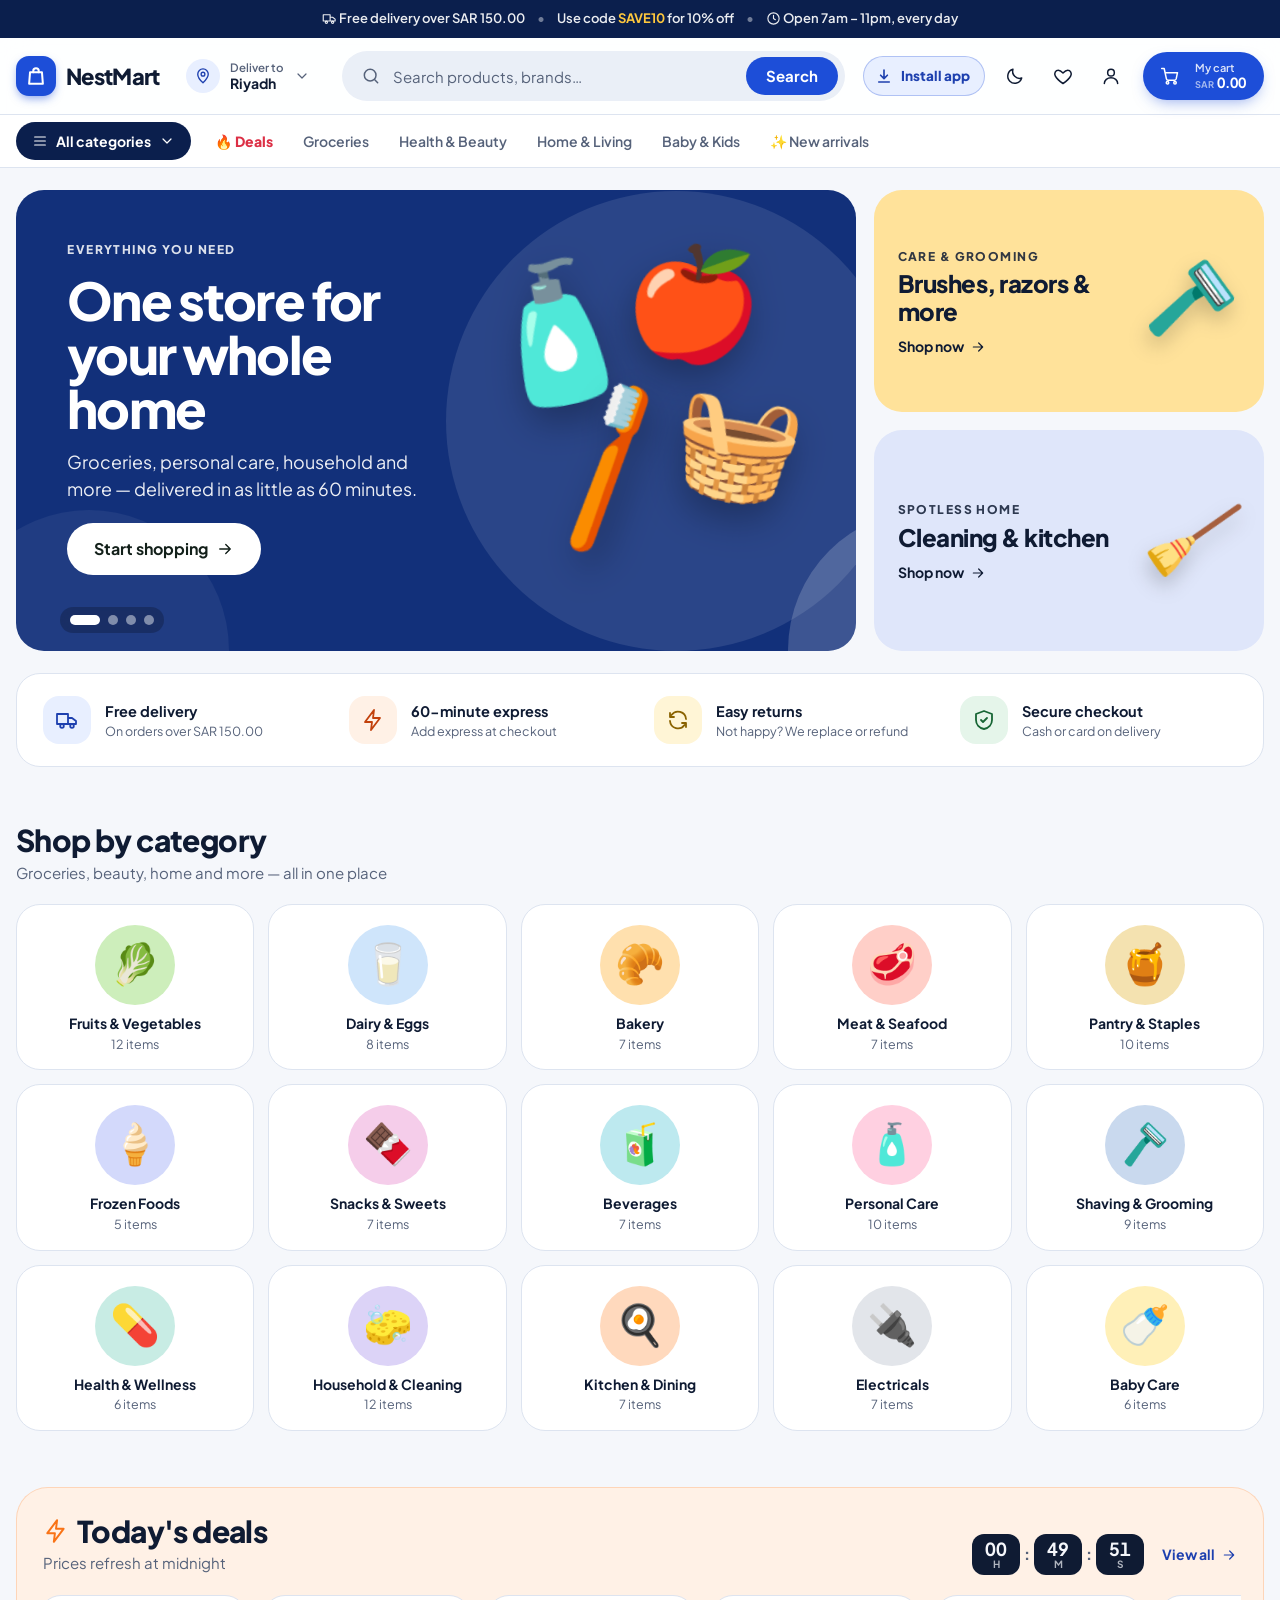
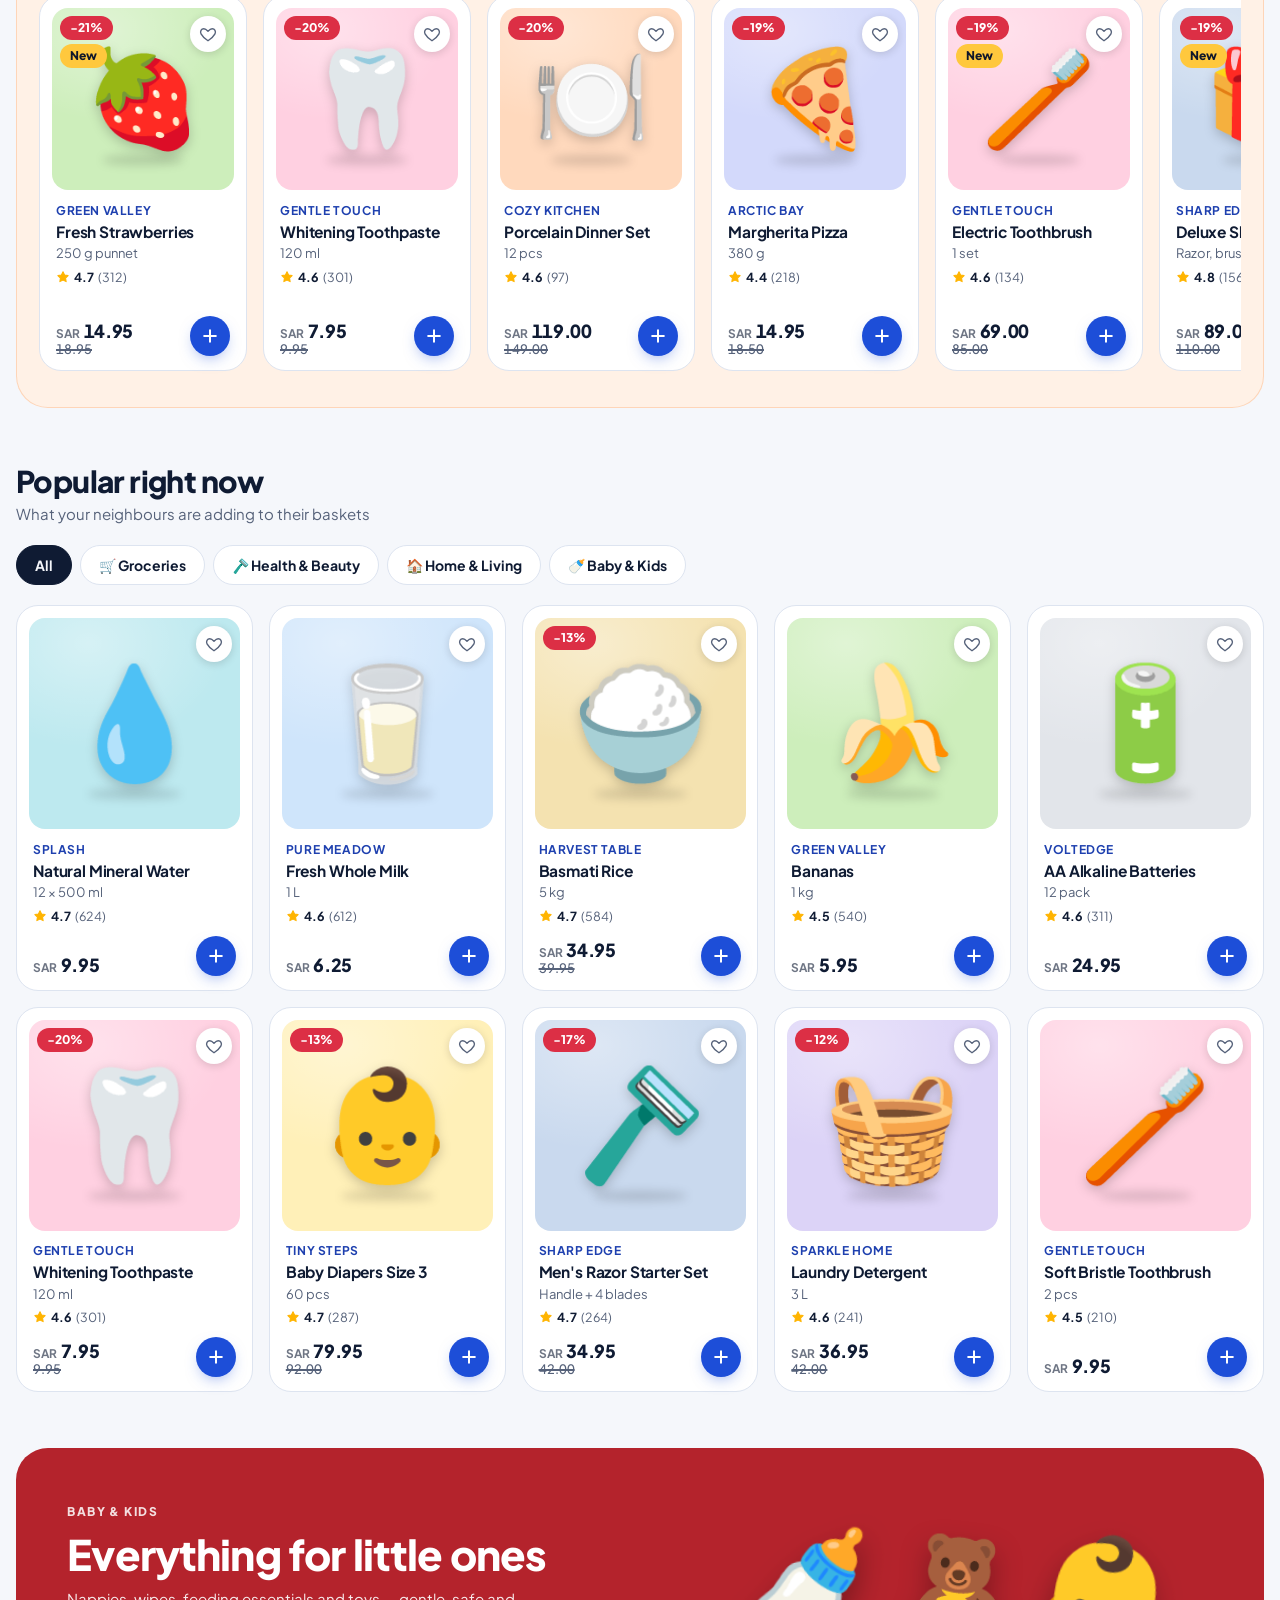
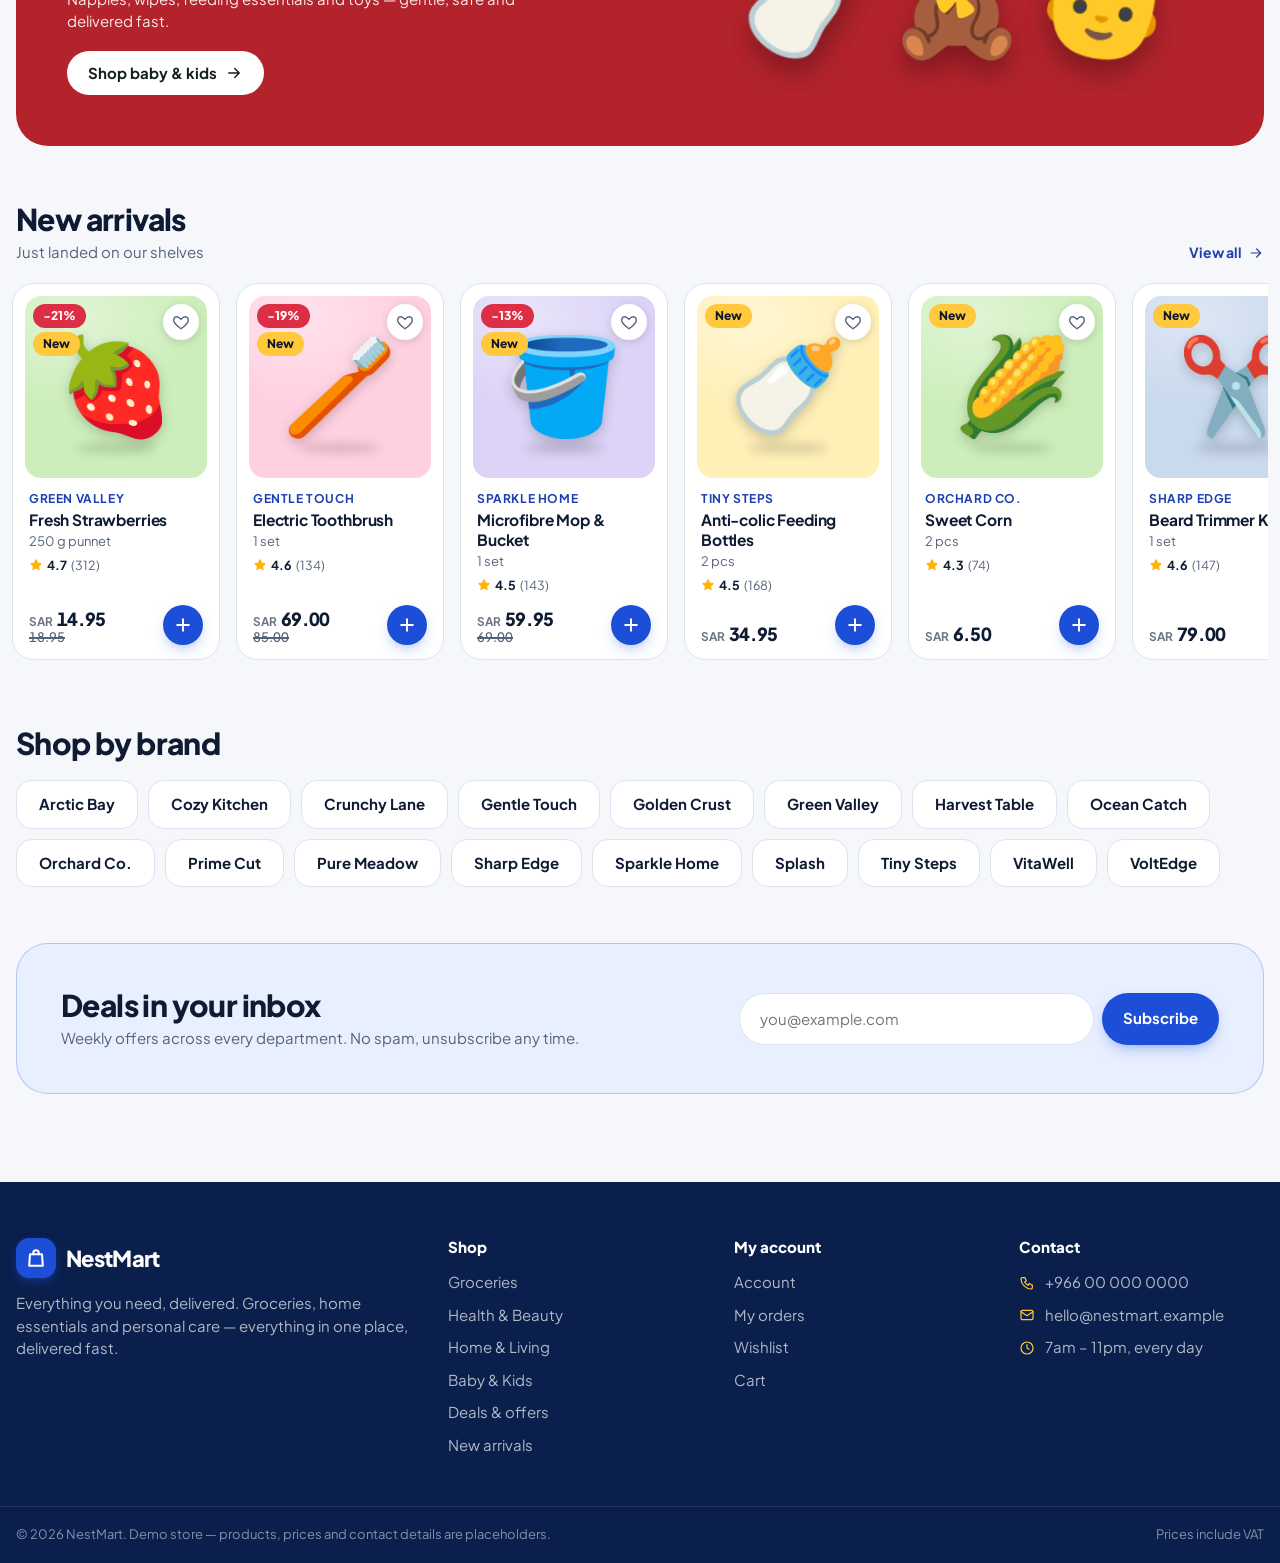
==== index.html @ 63a3bf2f "first commit: NestMart supermarket web app Static, no-build supermarket storefront and installable P" ====
<!doctype html>
<html lang="en" data-theme="light">
<head>
  <meta charset="utf-8">
  <meta name="viewport" content="width=device-width, initial-scale=1, viewport-fit=cover">
  <title>NestMart — Everything you need, delivered</title>
  <meta name="description" content="Shop groceries, personal care, shaving and grooming, household, kitchen, electricals and baby essentials online. Fast delivery, easy checkout.">
  <meta name="theme-color" content="#1d4ed8">

  <!-- installable web app (PWA) -->
  <link rel="manifest" href="manifest.json">
  <link rel="icon" type="image/svg+xml" href="icons/icon.svg">
  <link rel="icon" type="image/png" sizes="32x32" href="icons/favicon-32.png">
  <link rel="apple-touch-icon" href="icons/apple-touch-icon.png">
  <meta name="application-name" content="NestMart">
  <meta name="mobile-web-app-capable" content="yes">
  <meta name="apple-mobile-web-app-capable" content="yes">
  <meta name="apple-mobile-web-app-title" content="NestMart">
  <meta name="apple-mobile-web-app-status-bar-style" content="default">
  <meta name="format-detection" content="telephone=no">

  <script>
    /* Apply the saved light/dark theme and colour palette before first paint to avoid a flash. */
    (function () {
      try {
        var s = JSON.parse(localStorage.getItem('freshnest.v1') || '{}'), t = s.theme || 'auto';
        var d = t === 'dark' || (t === 'auto' && matchMedia('(prefers-color-scheme: dark)').matches);
        document.documentElement.dataset.theme = d ? 'dark' : 'light';
        if (s.palette && s.palette !== 'ocean') document.documentElement.dataset.palette = s.palette;
      } catch (e) { /* default light + ocean */ }
    })();
    /* Catch the browser's install offer early; js/pwa.js uses it for the "Install app" button. */
    window.addEventListener('beforeinstallprompt', function (e) {
      e.preventDefault();
      window.__bip = e;
      window.dispatchEvent(new Event('fn-installable'));
    });
  </script>
  <link rel="preconnect" href="https://fonts.googleapis.com">
  <link rel="preconnect" href="https://fonts.gstatic.com" crossorigin>
  <link href="https://fonts.googleapis.com/css2?family=Plus+Jakarta+Sans:wght@400;500;600;700;800&display=swap" rel="stylesheet">
  <link rel="stylesheet" href="css/styles.css">
</head>
<body>
  <a class="skip" href="#app">Skip to content</a>
  <div class="announce" id="announce"></div>
  <header class="site-header" id="header"></header>
  <main id="app" tabindex="-1">
    <noscript><div class="container"><p style="padding:60px 0">FreshNest needs JavaScript to run. Please enable it and reload.</p></div></noscript>
  </main>
  <footer class="site-footer" id="footer"></footer>
  <nav class="bottom-nav" id="bottom-nav" aria-label="Quick navigation"></nav>
  <div class="drawer" id="cart-drawer" aria-hidden="true"></div>
  <div class="toasts" id="toasts" role="status" aria-live="polite"></div>
  <button type="button" class="to-top" id="to-top" data-action="to-top" aria-label="Back to top">
    <svg class="ico" viewBox="0 0 24 24" fill="none" stroke="currentColor" stroke-width="2" stroke-linecap="round" stroke-linejoin="round" aria-hidden="true"><path d="m6 15 6-6 6 6"/></svg>
  </button>

  <script src="js/config.js"></script>
  <script src="js/data.js"></script>
  <script src="js/store.js"></script>
  <script src="js/ui.js"></script>
  <script src="js/views-shop.js"></script>
  <script src="js/views-cart.js"></script>
  <script src="js/app.js"></script>
  <script src="js/pwa.js"></script>
</body>
</html>
---- css/styles.css ----
/* ==========================================================================
   NestMart — design tokens
   ========================================================================== */
:root {
  /* Ocean — trustworthy blue, sunshine-yellow highlights, orange/red for offers (default). Other palettes are defined below and switchable via <html data-palette="…">. */
  --bg: #f5f7fb;
  --surface: #ffffff;
  --surface-2: #eaeff7;
  --text: #0f1b33;
  --muted: #56627a;
  --line: #dde4f0;
  --deep: #0b1f4d;
  --hero1: #12307a;
  --hero4: #1d4ed8;
  --brand: #1d4ed8;
  --brand-600: #1e40af;
  --brand-50: #e8efff;
  --on-brand: #ffffff;
  --accent: #f97316;
  --accent-50: #fff1e6;
  --sun: #ffc83d;
  --sun-50: #fff5d6;
  --badge-bg: #c2410c;
  --badge-fg: #ffffff;
  --sale: #dc2f45;
  --good: #166534;
  --good-50: #e5f5ea;
  --wide: #b4232c;
  --ink: #10182b;
  --star: #ffb400;
  --danger: #c62828;
  --tint-mix: 100%;
  --radius: 20px;
  --shadow-1: 0 1px 2px rgb(15 27 51 / .05), 0 8px 22px rgb(15 27 51 / .06);
  --shadow-2: 0 16px 44px rgb(15 27 51 / .16);
  --shadow-brand: 0 6px 16px -6px color-mix(in srgb, var(--brand) 55%, transparent);
  --font: 'Plus Jakarta Sans', system-ui, -apple-system, 'Segoe UI', Roboto, 'Helvetica Neue', Arial, sans-serif;
  --hdr: 76px;
  --wrap: 1320px;
}
:root[data-theme='dark'] {
  --bg: #0a0f1d;
  --surface: #121a2e;
  --surface-2: #1a2540;
  --text: #eaf0ff;
  --muted: #9fb0d0;
  --line: #26334f;
  --deep: #070d1c;
  --hero1: #1a3a8f;
  --hero4: #2a56d6;
  --brand: #7ba5ff;
  --brand-600: #a5c0ff;
  --brand-50: #16244a;
  --on-brand: #06142f;
  --accent: #ff9440;
  --accent-50: #2e1d10;
  --sun: #ffd24d;
  --sun-50: #2d2511;
  --badge-bg: #ff9440;
  --badge-fg: #1a0c02;
  --sale: #ff6b7d;
  --good: #4ade80;
  --good-50: #10301d;
  --wide: #8f1d26;
  --star: #ffc233;
  --danger: #ff7a7a;
  --tint-mix: 22%;
  --shadow-1: 0 1px 2px rgb(0 0 0 / .3), 0 8px 22px rgb(0 0 0 / .25);
  --shadow-2: 0 16px 44px rgb(0 0 0 / .55);
  color-scheme: dark;
}
/* ---- alternative colour palettes (light + dark each) ---- */
/* Crimson — bold red with gold highlights */
:root[data-palette='crimson']:not([data-theme='dark']) {
  --bg: #fbf7f4;
  --surface: #ffffff;
  --surface-2: #f4ece6;
  --text: #241418;
  --muted: #6b5a5e;
  --line: #eadfd9;
  --deep: #4a0a17;
  --hero1: #8f0f26;
  --hero4: #c8102e;
  --brand: #c8102e;
  --brand-600: #a50d26;
  --brand-50: #fde8eb;
  --on-brand: #ffffff;
  --accent: #ff9500;
  --accent-50: #fff1dc;
  --sun: #ffd23f;
  --sun-50: #fff6d0;
  --badge-bg: #1f2937;
  --badge-fg: #ffffff;
  --sale: #bf360c;
  --good: #166534;
  --good-50: #e5f5ea;
  --wide: #14213d;
}
:root[data-palette='crimson'][data-theme='dark'] {
  --bg: #150b0e;
  --surface: #1f1317;
  --surface-2: #2a1a1f;
  --text: #fbeef0;
  --muted: #c9a9af;
  --line: #3a252b;
  --deep: #0e0709;
  --hero1: #8f0f26;
  --hero4: #c8102e;
  --brand: #ff6b7d;
  --brand-600: #ff9aa6;
  --brand-50: #3a161d;
  --on-brand: #2a0309;
  --accent: #ffa733;
  --accent-50: #33220a;
  --sun: #ffd24d;
  --sun-50: #332a0f;
  --badge-bg: #ffc233;
  --badge-fg: #2a1b00;
  --sale: #ff9a5c;
  --good: #4ade80;
  --good-50: #10301d;
  --wide: #1d2f5c;
}
/* Sunset — warm orange with a navy counterpoint */
:root[data-palette='sunset']:not([data-theme='dark']) {
  --bg: #fff9f3;
  --surface: #ffffff;
  --surface-2: #f8eee3;
  --text: #2a1608;
  --muted: #6e5a49;
  --line: #f0e0cf;
  --deep: #4a1a07;
  --hero1: #9a3412;
  --hero4: #c2410c;
  --brand: #c2410c;
  --brand-600: #9a3412;
  --brand-50: #ffede0;
  --on-brand: #ffffff;
  --accent: #ff7a45;
  --accent-50: #ffeee6;
  --sun: #ffd23f;
  --sun-50: #fff6d0;
  --badge-bg: #1e3a5f;
  --badge-fg: #ffffff;
  --sale: #be123c;
  --good: #166534;
  --good-50: #e5f5ea;
  --wide: #1e3a5f;
}
:root[data-palette='sunset'][data-theme='dark'] {
  --bg: #140c06;
  --surface: #1e140c;
  --surface-2: #2a1c10;
  --text: #fff1e6;
  --muted: #d1b49c;
  --line: #3b2a1a;
  --deep: #0d0703;
  --hero1: #8a2f0f;
  --hero4: #c2410c;
  --brand: #ff9a5c;
  --brand-600: #ffbb8a;
  --brand-50: #3a1f0f;
  --on-brand: #2a1200;
  --accent: #ff9a6a;
  --accent-50: #33190f;
  --sun: #ffd24d;
  --sun-50: #332a0f;
  --badge-bg: #ffc233;
  --badge-fg: #2a1b00;
  --sale: #ff7a8f;
  --good: #4ade80;
  --good-50: #10301d;
  --wide: #25507f;
}
/* Plum — modern purple with coral */
:root[data-palette='plum']:not([data-theme='dark']) {
  --bg: #f8f6fc;
  --surface: #ffffff;
  --surface-2: #eeeaf7;
  --text: #1d1233;
  --muted: #5f5878;
  --line: #e3ddf0;
  --deep: #26104f;
  --hero1: #4c1d95;
  --hero4: #6d28d9;
  --brand: #6d28d9;
  --brand-600: #5b21b6;
  --brand-50: #f1eaff;
  --on-brand: #ffffff;
  --accent: #ff7a59;
  --accent-50: #ffeee9;
  --sun: #ffd23f;
  --sun-50: #fff6d0;
  --badge-bg: #be185d;
  --badge-fg: #ffffff;
  --sale: #d6336c;
  --good: #166534;
  --good-50: #e5f5ea;
  --wide: #115e59;
}
:root[data-palette='plum'][data-theme='dark'] {
  --bg: #0f0a1a;
  --surface: #181127;
  --surface-2: #221836;
  --text: #f1ecff;
  --muted: #b3a6d4;
  --line: #31254a;
  --deep: #0a0612;
  --hero1: #4c1d95;
  --hero4: #7c3aed;
  --brand: #b794ff;
  --brand-600: #d0bcff;
  --brand-50: #241846;
  --on-brand: #1a0a3d;
  --accent: #ff8d70;
  --accent-50: #331a14;
  --sun: #ffd24d;
  --sun-50: #332a0f;
  --badge-bg: #ff8d70;
  --badge-fg: #2a0d05;
  --sale: #ff7ab0;
  --good: #4ade80;
  --good-50: #10301d;
  --wide: #115e59;
}
/* Teal — calm and modern with orange */
:root[data-palette='teal']:not([data-theme='dark']) {
  --bg: #f3f8f8;
  --surface: #ffffff;
  --surface-2: #e6f0f0;
  --text: #0d2321;
  --muted: #52696a;
  --line: #d8e6e6;
  --deep: #06302d;
  --hero1: #0b4f4a;
  --hero4: #0f766e;
  --brand: #0f766e;
  --brand-600: #115e59;
  --brand-50: #dff4f1;
  --on-brand: #ffffff;
  --accent: #f97316;
  --accent-50: #fff1e6;
  --sun: #ffc83d;
  --sun-50: #fff5d6;
  --badge-bg: #c2410c;
  --badge-fg: #ffffff;
  --sale: #dc2f45;
  --good: #166534;
  --good-50: #e5f5ea;
  --wide: #9a3412;
}
:root[data-palette='teal'][data-theme='dark'] {
  --bg: #081312;
  --surface: #0f1e1d;
  --surface-2: #162a29;
  --text: #e7f5f3;
  --muted: #9cbab7;
  --line: #223a38;
  --deep: #040d0c;
  --hero1: #0f5a54;
  --hero4: #0f766e;
  --brand: #5eead4;
  --brand-600: #99f6e4;
  --brand-50: #0f2f2c;
  --on-brand: #04201d;
  --accent: #ff9440;
  --accent-50: #2e1d10;
  --sun: #ffd24d;
  --sun-50: #2d2511;
  --badge-bg: #ff9440;
  --badge-fg: #1a0c02;
  --sale: #ff6b7d;
  --good: #4ade80;
  --good-50: #10301d;
  --wide: #8a3b12;
}

/* ==========================================================================
   Base
   ========================================================================== */
*, *::before, *::after { box-sizing: border-box; }
* { margin: 0; }
html { scroll-behavior: smooth; -webkit-text-size-adjust: 100%; scroll-padding-top: 170px; overflow-x: hidden; }
/* a web app should never pan sideways: clip (not scroll) anything that overhangs, and kill the pull-to-refresh / rubber-band bounce */
@supports (overflow: clip) { html, body { overflow-x: clip; } }
html, body { overscroll-behavior-y: none; }
body { -webkit-tap-highlight-color: transparent; }
button, a, label, summary, [role='tab'], select { touch-action: manipulation; }
@media (hover: none) and (pointer: coarse) {
  .site-header, .bottom-nav, .announce, .btn, .chip, .nav-link, .icon-btn, .tabs button, .cat-tile, .add-btn, .stepper { -webkit-user-select: none; user-select: none; -webkit-touch-callout: none; }
}
/* installed app (standalone window): respect device notches */
@media (display-mode: standalone) {
  .announce { padding-top: env(safe-area-inset-top); }
}
body {
  font-family: var(--font);
  background: var(--bg);
  color: var(--text);
  font-size: 15px;
  line-height: 1.5;
  -webkit-font-smoothing: antialiased;
  text-rendering: optimizeLegibility;
  min-height: 100vh;
  display: flex;
  flex-direction: column;
}
body.lock { overflow: hidden; }
main { flex: 1; padding-bottom: 8px; }
/* <main> is only focused by script after navigation (for screen readers); never draw a ring around the whole page */
main:focus, main:focus-visible { outline: none; }
img, svg { display: block; max-width: 100%; }
button { font: inherit; color: inherit; background: none; border: 0; cursor: pointer; padding: 0; }
button:disabled { cursor: not-allowed; }
a { color: inherit; text-decoration: none; }
input, select, textarea { font: inherit; color: inherit; }
ul, ol { padding: 0; list-style: none; }
h1, h2, h3, h4 { line-height: 1.15; letter-spacing: -.02em; font-weight: 800; }
s { text-decoration-thickness: 1.5px; }
[hidden] { display: none !important; }
:focus-visible { outline: 3px solid color-mix(in srgb, var(--brand) 60%, transparent); outline-offset: 2px; border-radius: 8px; }
::selection { background: var(--brand); color: var(--on-brand); }
.container { width: min(var(--wrap), calc(100% - 32px)); margin-inline: auto; }
.container.narrow { width: min(900px, calc(100% - 32px)); }
.num { font-variant-numeric: tabular-nums; }
.sr { position: absolute; width: 1px; height: 1px; overflow: hidden; clip: rect(0 0 0 0); white-space: nowrap; }
.skip { position: fixed; left: 12px; top: -60px; z-index: 300; background: var(--brand); color: var(--on-brand); padding: 10px 16px; border-radius: 10px; font-weight: 700; transition: top .2s; }
.skip:focus { top: 12px; }
.ico { width: 20px; height: 20px; flex: none; }
.ico.filled { fill: currentColor; }
.muted { color: var(--muted); }
.accent { color: var(--accent); }
.view { animation: view-in .3s ease backwards; }
@keyframes view-in { from { opacity: 0; } }

/* ==========================================================================
   Buttons & controls
   ========================================================================== */
.btn {
  display: inline-flex; align-items: center; justify-content: center; gap: 8px;
  height: 44px; padding: 0 20px; border-radius: 999px; font-weight: 700; font-size: 15px; white-space: nowrap;
  border: 1.5px solid transparent; transition: background .18s, border-color .18s, transform .12s, box-shadow .18s, color .18s;
}
.btn:active:not(:disabled) { transform: scale(.97); }
.btn .ico { width: 18px; height: 18px; }
.btn-primary { background: var(--brand); color: var(--on-brand); box-shadow: var(--shadow-brand); }
.btn-primary:hover:not(:disabled) { background: var(--brand-600); transform: translateY(-1px); }
:root[data-theme='dark'] .btn-primary:hover:not(:disabled) { background: #62e0a0; color: var(--on-brand); }
.btn-outline { border-color: var(--line); background: var(--surface); }
.btn-outline:hover:not(:disabled) { border-color: var(--brand); color: var(--brand-600); }
.btn-ghost:hover { background: var(--surface-2); }
.btn-light { background: #fff; color: #13201a; }
.btn-light:hover { background: #f1f5ee; box-shadow: 0 8px 22px rgb(0 0 0 / .2); }
.btn-lg { height: 52px; padding: 0 26px; font-size: 16px; }
.btn-sm { height: 36px; padding: 0 14px; font-size: 14px; }
.btn-block { width: 100%; }
.btn:disabled { opacity: .5; }
.grow { flex: 1; }
.link { color: var(--brand-600); font-weight: 700; font-size: 14px; }
.link:hover { text-decoration: underline; }
.link.danger { color: var(--danger); }
.link-more { display: inline-flex; align-items: center; gap: 6px; font-weight: 700; color: var(--brand-600); font-size: 14px; white-space: nowrap; }
.link-more .ico { width: 16px; height: 16px; transition: transform .2s; }
.link-more:hover .ico { transform: translateX(3px); }

.icon-btn {
  position: relative; width: 44px; height: 44px; border-radius: 50%; display: grid; place-items: center; flex: none;
  transition: background .15s, color .15s;
}
.icon-btn:hover { background: var(--surface-2); }
.icon-btn.sm { width: 36px; height: 36px; }
.icon-btn.sm .ico { width: 18px; height: 18px; }
.count {
  position: absolute; top: 1px; right: 0; min-width: 18px; height: 18px; padding: 0 5px; border-radius: 999px;
  background: var(--badge-bg); color: var(--badge-fg); font-size: 11px; font-weight: 800; display: grid; place-items: center; line-height: 1;
}
.chip {
  display: inline-flex; align-items: center; gap: 6px; height: 34px; padding: 0 14px; border-radius: 999px;
  background: var(--surface); border: 1.5px solid var(--line); font-size: 13.5px; font-weight: 600; transition: all .15s;
}
.chip:hover { border-color: var(--brand); }
.chip.on { background: var(--brand-50); border-color: var(--brand); color: var(--brand-600); }
.chip .ico { width: 14px; height: 14px; }
.badge { display: inline-flex; align-items: center; height: 24px; padding: 0 10px; border-radius: 999px; font-size: 12px; font-weight: 800; letter-spacing: .01em; }
.badge-sale { background: var(--sale); color: #fff; }
:root[data-theme='dark'] .badge-sale { color: #230304; }
.badge-new { background: var(--sun); color: var(--ink); }
.badge-out { background: #36413a; color: #fff; }
.pill { display: inline-flex; align-items: center; gap: 6px; padding: 5px 12px; border-radius: 999px; background: var(--brand-50); color: var(--brand-600); font-weight: 700; font-size: 13px; }
.eyebrow { display: inline-block; font-size: 12px; font-weight: 800; letter-spacing: .12em; text-transform: uppercase; opacity: .85; }

/* forms */
.field { display: grid; gap: 6px; }
.field label { font-weight: 700; font-size: 14px; }
.field label i { color: var(--danger); font-style: normal; }
.field input, .field select, .field textarea {
  width: 100%; min-height: 48px; padding: 11px 14px; border-radius: 14px; border: 1.5px solid var(--line); background: var(--surface);
  transition: border-color .15s, box-shadow .15s;
}
.field textarea { resize: vertical; min-height: 88px; }
.field input:hover, .field select:hover, .field textarea:hover { border-color: color-mix(in srgb, var(--brand) 40%, var(--line)); }
.field input:focus, .field select:focus, .field textarea:focus { outline: none; border-color: var(--brand); box-shadow: 0 0 0 4px var(--brand-50); }
.field input[aria-invalid='true'] { border-color: var(--danger); box-shadow: 0 0 0 4px color-mix(in srgb, var(--danger) 14%, transparent); }
.err { color: var(--danger); font-size: 13px; font-weight: 600; min-height: 0; }
.err:empty { display: none; }
.form-err { color: var(--danger); font-weight: 700; font-size: 14px; margin: 8px 0; }
.hint { color: var(--muted); font-size: 13px; margin-top: 8px; }
.hint .link { font-size: 13px; }
.fine { color: var(--muted); font-size: 12.5px; margin-top: 12px; text-align: center; }

/* ==========================================================================
   Product art (emoji on tinted tile; swap in real photos via product.img)
   ========================================================================== */
.art {
  position: relative; aspect-ratio: 1; display: grid; place-items: center; overflow: hidden; container-type: inline-size; border-radius: 16px;
  background: radial-gradient(120% 90% at 28% 12%, rgb(255 255 255 / .38), transparent 55%), color-mix(in srgb, var(--tint) var(--tint-mix), var(--surface));
}
:root[data-theme='dark'] .art { background: radial-gradient(120% 90% at 28% 12%, rgb(255 255 255 / .06), transparent 55%), color-mix(in srgb, var(--tint) var(--tint-mix), var(--surface)); }
.art img { width: 100%; height: 100%; object-fit: cover; }
.art::after { content: ''; position: absolute; left: 28%; right: 28%; bottom: 14%; height: 5%; border-radius: 50%; background: rgb(0 0 0 / .14); filter: blur(5px); }
.art .emoji {
  font-size: 52cqw; line-height: 1; z-index: 1; user-select: none;
  font-family: 'Apple Color Emoji', 'Segoe UI Emoji', 'Noto Color Emoji', sans-serif;
  filter: drop-shadow(0 4px 6px rgb(0 0 0 / .2)); transition: transform .4s cubic-bezier(.2, .8, .2, 1);
}
.art[data-v='1'] .emoji { position: absolute; font-size: 34cqw; }
.art[data-v='1'] .e1 { left: 12%; top: 16%; transform: rotate(-12deg); }
.art[data-v='1'] .e2 { right: 10%; top: 26%; font-size: 30cqw; transform: rotate(14deg); }
.art[data-v='1'] .e3 { left: 33%; bottom: 14%; font-size: 38cqw; }
.art[data-v='2'] .emoji { font-size: 84cqw; transform: translate(10%, 10%); }
.art-tag { position: absolute; left: 6%; top: 6%; z-index: 2; padding: .35em .9em; border-radius: 999px; background: var(--surface); font-size: 3.2cqw; font-weight: 800; box-shadow: var(--shadow-1); }

/* ==========================================================================
   Announcement + header
   ========================================================================== */
.announce { background: var(--deep); color: rgb(255 255 255 / .92); font-size: 13px; font-weight: 600; }
.announce .container { display: flex; align-items: center; justify-content: center; gap: 12px; min-height: 38px; flex-wrap: wrap; text-align: center; padding-block: 4px; }
.announce .ico { width: 15px; height: 15px; display: inline; vertical-align: -3px; }
.announce b { color: var(--sun); }
.announce .sep { opacity: .45; }

.site-header { position: sticky; top: 0; z-index: 60; background: color-mix(in srgb, var(--surface) 90%, transparent); backdrop-filter: saturate(1.5) blur(16px); -webkit-backdrop-filter: saturate(1.5) blur(16px); border-bottom: 1px solid var(--line); }
.hdr-main { display: flex; align-items: center; gap: 18px; height: var(--hdr); }
.logo { display: inline-flex; align-items: center; gap: 10px; font-weight: 800; font-size: 22px; letter-spacing: -.03em; flex: none; }
.logo-mark { width: 40px; height: 40px; border-radius: 13px; display: grid; place-items: center; background: var(--brand); color: var(--on-brand); box-shadow: 0 4px 10px -2px color-mix(in srgb, var(--brand) 55%, transparent); }
.logo-mark .ico { width: 22px; height: 22px; stroke-width: 2.2; }
.loc-btn { display: inline-flex; align-items: center; gap: 10px; height: 48px; padding: 0 14px 0 8px; border-radius: 16px; transition: background .15s; flex: none; text-align: left; }
.loc-btn:hover { background: var(--surface-2); }
.loc-ico { width: 34px; height: 34px; border-radius: 50%; background: var(--brand-50); color: var(--brand-600); display: grid; place-items: center; }
.loc-ico .ico { width: 18px; height: 18px; }
.loc-text { display: grid; line-height: 1.2; }
.loc-text small { color: var(--muted); font-size: 11.5px; font-weight: 600; }
.loc-text b { font-size: 14px; }
.loc-btn > .ico { width: 16px; height: 16px; color: var(--muted); }

.search { position: relative; flex: 1; min-width: 0; max-width: 680px; }
.search form { display: flex; align-items: center; gap: 10px; height: 50px; padding: 0 6px 0 18px; border-radius: 999px; background: var(--surface-2); border: 1.5px solid transparent; transition: border-color .15s, background .15s, box-shadow .15s; }
.search form:focus-within { background: var(--surface); border-color: var(--brand); box-shadow: 0 0 0 4px var(--brand-50); }
.search form > .ico { color: var(--muted); }
.search input { flex: 1; min-width: 0; height: 100%; border: 0; outline: 0; background: none; font-size: 15px; }
.search input::-webkit-search-cancel-button { -webkit-appearance: none; }
.search input::placeholder { color: var(--muted); }
.search .go { height: 38px; padding: 0 20px; border-radius: 999px; background: var(--brand); color: var(--on-brand); font-weight: 700; transition: background .15s; }
.search .go:hover { background: var(--brand-600); }
:root[data-theme='dark'] .search .go:hover { background: #4ad68a; }

.suggest { position: absolute; top: calc(100% + 10px); left: 0; right: 0; z-index: 70; background: var(--surface); border: 1px solid var(--line); border-radius: 22px; box-shadow: var(--shadow-2); padding: 8px; max-height: min(70vh, 560px); overflow-y: auto; animation: pop .16s ease backwards; }
@keyframes pop { from { opacity: 0; transform: translateY(-6px) scale(.99); } }
.sg-head { display: flex; align-items: center; justify-content: space-between; padding: 10px 12px 6px; font-size: 12px; font-weight: 800; text-transform: uppercase; letter-spacing: .08em; color: var(--muted); }
.sg-head button { text-transform: none; letter-spacing: 0; font-size: 13px; color: var(--brand-600); font-weight: 700; }
.sg-chips { display: flex; flex-wrap: wrap; gap: 8px; padding: 6px 12px 12px; }
.sg-item { display: flex; align-items: center; gap: 12px; padding: 8px 12px; border-radius: 14px; }
.sg-item:hover, .sg-item.active { background: var(--surface-2); }
.sg-ico { width: 44px; height: 44px; border-radius: 12px; display: grid; place-items: center; font-size: 24px; flex: none; background: color-mix(in srgb, var(--tint, #e9eee6) var(--tint-mix), var(--surface)); }
.sg-ico .ico { width: 18px; height: 18px; color: var(--muted); }
.sg-ico.cat { border-radius: 50%; }
.sg-main { flex: 1; min-width: 0; display: grid; font-weight: 600; }
.sg-main small { color: var(--muted); font-weight: 500; font-size: 12.5px; }
.sg-main > * { overflow: hidden; text-overflow: ellipsis; white-space: nowrap; }
.sg-price { font-weight: 800; font-size: 14px; }
.sg-item > .ico { width: 16px; height: 16px; color: var(--muted); }
.sg-empty { display: grid; gap: 4px; padding: 22px 16px; text-align: center; color: var(--muted); }
.sg-empty b { color: var(--text); }
mark { background: color-mix(in srgb, var(--brand) 22%, transparent); color: inherit; border-radius: 4px; padding: 0 1px; }

.hdr-actions { display: flex; align-items: center; gap: 4px; margin-left: auto; flex: none; }
.acct.signed::after { content: ''; position: absolute; top: 9px; right: 9px; width: 9px; height: 9px; border-radius: 50%; background: var(--brand); border: 2px solid var(--surface); }
.cart-btn { display: inline-flex; align-items: center; gap: 10px; height: 48px; padding: 0 18px 0 12px; margin-left: 6px; border-radius: 999px; background: var(--brand); color: var(--on-brand); box-shadow: var(--shadow-brand); transition: filter .15s, transform .15s; }
.cart-btn:hover { filter: brightness(1.08); transform: translateY(-1px); }
.cart-ico { position: relative; display: grid; place-items: center; width: 30px; height: 30px; }
.cart-ico .count { background: #fff; color: var(--brand-600); top: -6px; right: -8px; border: 2px solid var(--brand); }
:root[data-theme='dark'] .cart-ico .count { background: #04160b; color: var(--brand); border-color: var(--brand); }
.cart-total { display: grid; line-height: 1.15; text-align: left; }
.cart-total small { font-size: 11px; font-weight: 600; opacity: .85; }
.cart-total b { font-size: 14px; }
.bump { animation: bump .5s cubic-bezier(.3, 1.6, .5, 1); }
@keyframes bump { 35% { transform: scale(1.14); } }

.cat-nav { border-top: 1px solid var(--line); background: var(--surface); }
.cat-nav .container { display: flex; align-items: center; gap: 10px; height: 52px; }
.mega-wrap { position: relative; flex: none; }
.all-cats { display: inline-flex; align-items: center; gap: 8px; height: 38px; padding: 0 16px; border-radius: 999px; background: var(--deep); color: #fff; font-weight: 700; font-size: 14px; }
.all-cats .ico { width: 16px; height: 16px; }
.all-cats[aria-expanded='true'] > .ico:last-child { transform: rotate(180deg); }
.mega { position: absolute; top: calc(100% + 12px); left: 0; z-index: 70; width: min(1060px, 94vw); display: grid; grid-template-columns: repeat(4, minmax(0, 1fr)); gap: 6px 14px; padding: 16px; background: var(--surface); border: 1px solid var(--line); border-radius: 22px; box-shadow: var(--shadow-2); animation: pop .16s ease backwards; }
.mega-col { display: grid; align-content: start; gap: 2px; }
.mega-head { display: flex; align-items: center; gap: 8px; padding: 8px 10px; margin-bottom: 4px; border-bottom: 1.5px solid var(--line); font-weight: 800; font-size: 14.5px; letter-spacing: -.01em; }
.mega-head:hover { color: var(--brand-600); }
@media (max-width: 1100px) { .mega { grid-template-columns: repeat(2, minmax(0, 1fr)); } }
.mega-item { display: flex; align-items: center; gap: 12px; padding: 8px 10px; border-radius: 14px; }
.mega-item:hover { background: var(--surface-2); }
.mega-item b { display: block; font-size: 14.5px; }
.mega-item small { color: var(--muted); font-size: 12.5px; }
.mi { width: 44px; height: 44px; border-radius: 13px; display: grid; place-items: center; font-size: 24px; background: color-mix(in srgb, var(--tint) var(--tint-mix), var(--surface)); }
.nav-scroll { display: flex; align-items: center; gap: 2px; overflow-x: auto; scrollbar-width: none; min-width: 0; flex: 1; padding-right: 36px; -webkit-mask-image: linear-gradient(90deg, #000 calc(100% - 48px), transparent); mask-image: linear-gradient(90deg, #000 calc(100% - 48px), transparent); }
.nav-scroll::-webkit-scrollbar { display: none; }
.nav-link { flex: none; padding: 8px 14px; border-radius: 999px; font-weight: 600; font-size: 14px; color: var(--muted); white-space: nowrap; transition: background .15s, color .15s; }
.nav-link:hover { background: var(--surface-2); color: var(--text); }
.nav-link.active { background: var(--brand-50); color: var(--brand-600); }
.nav-link.deals { color: var(--sale); font-weight: 800; }

/* ==========================================================================
   Section scaffolding
   ========================================================================== */
.section { margin-top: 56px; }
.section-head { display: flex; align-items: flex-end; justify-content: space-between; flex-wrap: wrap; gap: 10px 16px; margin-bottom: 20px; }
.section-head h2 { font-size: clamp(22px, 2.4vw, 30px); display: flex; align-items: center; gap: 8px; }
.section-head h2 .ico { width: 26px; height: 26px; }
.section-head p { color: var(--muted); margin-top: 4px; }
.head-right { display: flex; align-items: center; gap: 18px; flex-wrap: wrap; }
.page-title { font-size: clamp(28px, 3.4vw, 40px); margin: 28px 0 22px; }
.crumbs { display: flex; align-items: center; gap: 4px; flex-wrap: wrap; margin-top: 22px; font-size: 13.5px; color: var(--muted); font-weight: 600; }
.crumbs a:hover { color: var(--brand-600); }
.crumbs .ico { width: 14px; height: 14px; }
.crumbs span[aria-current] { color: var(--text); }
.card-box { background: var(--surface); border: 1px solid var(--line); border-radius: 24px; padding: 22px; box-shadow: var(--shadow-1); }
.card-box h2 { font-size: 18px; margin-bottom: 14px; }

/* ==========================================================================
   Home
   ========================================================================== */
.hero-wrap { display: grid; grid-template-columns: minmax(0, 2.15fr) minmax(0, 1fr); gap: 18px; margin-top: 22px; }
.hero { position: relative; overflow: hidden; border-radius: 28px; min-height: 400px; isolation: isolate; }
.hero-track { display: flex; height: 100%; transition: transform .65s cubic-bezier(.65, 0, .25, 1); }
.hero-slide { flex: 0 0 100%; min-width: 0; display: grid; grid-template-columns: 1.05fr .95fr; align-items: center; gap: 12px; padding: clamp(26px, 4vw, 56px); padding-bottom: clamp(56px, 6vw, 76px); color: #fff; position: relative; }
.hero-slide.s1 { background: var(--hero1); }
.hero-slide.s2 { color: var(--ink); background: var(--accent); }
.hero-slide.s3 { color: var(--ink); background: var(--sun); }
.hero-slide.s4 { background: var(--hero4); }
.hero-slide.s2 .btn-light, .hero-slide.s3 .btn-light { background: var(--ink); color: #fff; }
.hero-slide.s2 .btn-light:hover, .hero-slide.s3 .btn-light:hover { background: color-mix(in srgb, var(--ink) 80%, #fff); }
.hero-slide.s2 .eyebrow, .hero-slide.s3 .eyebrow { opacity: .8; }
.hero-slide::before { content: ''; position: absolute; right: -6%; top: 50%; width: clamp(260px, 36vw, 460px); aspect-ratio: 1; translate: 0 -50%; border-radius: 50%; background: rgb(255 255 255 / .1); pointer-events: none; }
.hero-slide.s2::before, .hero-slide.s3::before { background: rgb(255 255 255 / .3); }
.hero-slide::after { content: ''; position: absolute; left: -8%; bottom: -30%; width: clamp(160px, 22vw, 280px); aspect-ratio: 1; border-radius: 50%; background: rgb(255 255 255 / .06); pointer-events: none; }
.hero-slide.s2::after, .hero-slide.s3::after { background: rgb(255 255 255 / .18); }
.hero-copy { display: grid; gap: 14px; justify-items: start; position: relative; z-index: 2; }
.hero-copy h1 { font-size: clamp(30px, 4.2vw, 52px); line-height: 1.04; letter-spacing: -.035em; }
.hero-copy p { font-size: clamp(15px, 1.4vw, 18px); opacity: .92; max-width: 44ch; }
.hero-copy .btn { margin-top: 6px; }
.hero-art { position: relative; height: 100%; min-height: 240px; }
.hero-art span { position: absolute; left: var(--x); top: var(--y); font-size: clamp(54px, calc(var(--s) * 1.15vw), 132px); line-height: 1; rotate: var(--r); filter: drop-shadow(0 16px 18px rgb(0 0 0 / .28)); animation: float 5s ease-in-out var(--d) infinite alternate; font-family: 'Apple Color Emoji', 'Segoe UI Emoji', 'Noto Color Emoji', sans-serif; }
@keyframes float { to { translate: 0 -12px; } }
.hero-arrow { position: absolute; top: 50%; translate: 0 -50%; z-index: 5; width: 46px; height: 46px; border-radius: 50%; display: grid; place-items: center; background: rgb(255 255 255 / .92); color: #13201a; box-shadow: 0 6px 18px rgb(0 0 0 / .2); opacity: 0; transition: opacity .2s, transform .15s; }
.hero:hover .hero-arrow, .hero:focus-within .hero-arrow { opacity: 1; }
.hero-arrow:hover { transform: scale(1.08); }
.hero-arrow.prev { left: 14px; }
.hero-arrow.next { right: 14px; }
.hero-dots { position: absolute; left: clamp(20px, 3.4vw, 50px); bottom: 18px; z-index: 5; display: flex; gap: 8px; padding: 8px 10px; border-radius: 999px; background: rgb(0 0 0 / .22); backdrop-filter: blur(6px); -webkit-backdrop-filter: blur(6px); }
.hero-dots button { width: 10px; height: 10px; border-radius: 999px; background: rgb(255 255 255 / .45); transition: width .3s, background .3s; position: relative; }
.hero-dots button::before { content: ''; position: absolute; inset: -10px -4px; }
.hero-dots button[aria-current='true'] { width: 30px; background: #fff; }

.promo-side { display: grid; gap: 18px; grid-template-rows: 1fr 1fr; }
.promo-card { position: relative; overflow: hidden; display: flex; align-items: center; justify-content: space-between; gap: 10px; padding: 24px; border-radius: 28px; transition: transform .25s, box-shadow .25s; }
.promo-card:hover { transform: translateY(-3px); box-shadow: var(--shadow-2); }
.promo-card.pc1 { background: color-mix(in srgb, var(--sun) 52%, var(--surface)); color: var(--text); }
.promo-card.pc2 { background: color-mix(in srgb, var(--brand) 14%, var(--surface)); color: var(--text); }
:root[data-theme='dark'] .promo-card.pc1 { background: color-mix(in srgb, var(--sun) 22%, var(--surface)); }
:root[data-theme='dark'] .promo-card.pc2 { background: color-mix(in srgb, var(--brand) 22%, var(--surface)); }
.promo-card h3 { font-size: 24px; margin: 4px 0 10px; }
.promo-card .link-more { color: inherit; }
.promo-emoji { font-size: 76px; line-height: 1; rotate: 10deg; filter: drop-shadow(0 10px 10px rgb(0 0 0 / .2)); transition: transform .3s; font-family: 'Apple Color Emoji', 'Segoe UI Emoji', 'Noto Color Emoji', sans-serif; }
.promo-card:hover .promo-emoji { transform: scale(1.1) rotate(6deg); }

.trust { display: grid; grid-template-columns: repeat(4, 1fr); gap: 12px; margin-top: 22px; padding: 18px; background: var(--surface); border: 1px solid var(--line); border-radius: 24px; }
.trust-item { display: flex; align-items: center; gap: 14px; padding: 4px 8px; }
.trust-ico { width: 48px; height: 48px; border-radius: 16px; background: var(--brand-50); color: var(--brand-600); display: grid; place-items: center; flex: none; }
.trust-ico .ico { width: 24px; height: 24px; }
.trust-item:nth-child(2) .trust-ico { background: var(--accent-50); color: var(--badge-bg); }
.trust-item:nth-child(3) .trust-ico { background: var(--sun-50); color: #8a6200; }
.trust-item:nth-child(4) .trust-ico { background: var(--good-50); color: var(--good); }
:root[data-theme='dark'] .trust-item:nth-child(3) .trust-ico { color: var(--sun); }
.trust-item b { display: block; font-size: 14.5px; }
.trust-item small { color: var(--muted); font-size: 12.5px; line-height: 1.35; display: block; }

.cat-grid { display: grid; grid-template-columns: repeat(auto-fill, minmax(150px, 1fr)); gap: 14px; }
@media (min-width: 1000px) { .cat-grid { grid-template-columns: repeat(5, 1fr); } }
.cat-tile { display: grid; justify-items: center; gap: 2px; padding: 20px 10px 16px; border-radius: 24px; background: var(--surface); border: 1px solid var(--line); text-align: center; transition: transform .25s, border-color .25s, box-shadow .25s; }
.cat-tile:hover { transform: translateY(-4px); border-color: var(--brand); box-shadow: var(--shadow-2); }
.cat-ico { width: 80px; height: 80px; border-radius: 50%; display: grid; place-items: center; font-size: 40px; margin-bottom: 8px; background: color-mix(in srgb, var(--tint) var(--tint-mix), var(--surface)); transition: transform .3s; font-family: 'Apple Color Emoji', 'Segoe UI Emoji', 'Noto Color Emoji', sans-serif; }
.cat-tile:hover .cat-ico { transform: scale(1.1) rotate(-6deg); }
.cat-tile b { font-size: 14px; line-height: 1.25; }
.cat-tile small { color: var(--muted); font-size: 12.5px; }

.deals-band { padding: 26px; border-radius: 32px; background: var(--accent-50); border: 1px solid color-mix(in srgb, var(--accent) 22%, transparent); }
.countdown { display: flex; align-items: center; gap: 4px; }
.countdown i { font-style: normal; font-weight: 800; color: var(--muted); }
.cd { display: inline-grid; justify-items: center; min-width: 48px; padding: 5px 8px; background: var(--text); color: var(--bg); border-radius: 12px; line-height: 1.1; }
.cd b { font-size: 18px; }
.cd small { font-size: 10px; text-transform: uppercase; opacity: .7; font-weight: 700; }

.tabs-pills { display: flex; gap: 8px; overflow-x: auto; padding-bottom: 6px; margin-bottom: 14px; scrollbar-width: none; }
.tabs-pills::-webkit-scrollbar { display: none; }
.tabs-pills button { flex: none; height: 40px; padding: 0 18px; border-radius: 999px; background: var(--surface); border: 1.5px solid var(--line); font-weight: 700; font-size: 14px; transition: all .15s; }
.tabs-pills button:hover { border-color: var(--brand); }
.tabs-pills button[aria-selected='true'] { background: var(--text); color: var(--bg); border-color: var(--text); }

.wide-promo { display: grid; grid-template-columns: 1.2fr 1fr; align-items: center; gap: 20px; padding: clamp(26px, 4vw, 52px); border-radius: 32px; color: #fff; overflow: hidden; background: var(--wide); }
.wide-promo h2 { font-size: clamp(26px, 3.4vw, 42px); margin: 8px 0 10px; }
.wide-promo p { opacity: .9; max-width: 46ch; margin-bottom: 18px; }
.wide-art { display: flex; justify-content: center; gap: 4px; font-size: clamp(60px, 9vw, 120px); font-family: 'Apple Color Emoji', 'Segoe UI Emoji', 'Noto Color Emoji', sans-serif; }
.wide-art span { filter: drop-shadow(0 14px 14px rgb(0 0 0 / .3)); transition: transform .35s; }
.wide-art span:nth-child(1) { rotate: -10deg; }
.wide-art span:nth-child(3) { rotate: 10deg; }
.wide-promo:hover .wide-art span { transform: translateY(-8px); }

.brand-row { display: flex; flex-wrap: wrap; gap: 10px; }
.brand-chip { padding: 12px 22px; border-radius: 16px; background: var(--surface); border: 1px solid var(--line); font-weight: 700; transition: all .2s; }
.brand-chip:hover { border-color: var(--brand); color: var(--brand-600); transform: translateY(-2px); box-shadow: var(--shadow-1); }

.newsletter { display: flex; align-items: center; justify-content: space-between; gap: 24px; flex-wrap: wrap; padding: clamp(24px, 4vw, 44px); border-radius: 32px; background: var(--brand-50); border: 1px solid color-mix(in srgb, var(--brand) 25%, transparent); }
.newsletter h2 { font-size: clamp(22px, 2.6vw, 30px); }
.newsletter p { color: var(--muted); margin-top: 4px; }
.nl-field { display: flex; gap: 8px; flex: 1 1 320px; min-width: 0; max-width: 480px; }
.nl-field input { flex: 1; min-width: 0; height: 52px; padding: 0 20px; border-radius: 999px; border: 1.5px solid var(--line); background: var(--surface); }
.nl-field input:focus { outline: none; border-color: var(--brand); box-shadow: 0 0 0 4px var(--brand-50); }
.nl-field .btn { height: 52px; }

/* ==========================================================================
   Product cards, grids, steppers
   ========================================================================== */
.pgrid { display: grid; grid-template-columns: repeat(auto-fill, minmax(212px, 1fr)); gap: 16px; }
.scroller { display: grid; grid-auto-flow: column; grid-auto-columns: minmax(208px, 228px); gap: 16px; overflow-x: auto; padding: 4px 4px 14px; margin: -4px; scroll-snap-type: x proximity; scrollbar-width: thin; scrollbar-color: var(--line) transparent; overscroll-behavior-x: contain; }
.scroller > * { scroll-snap-align: start; }

.pcard { position: relative; display: flex; flex-direction: column; gap: 10px; padding: 12px; background: var(--surface); border: 1px solid var(--line); border-radius: 22px; transition: transform .25s cubic-bezier(.2, .8, .2, 1), box-shadow .25s, border-color .25s; }
.pcard:hover { transform: translateY(-4px); box-shadow: var(--shadow-2); border-color: transparent; }
.pcard:hover .art .emoji { transform: scale(1.1) rotate(-4deg); }
.p-media { position: relative; }
.p-media .art { border-radius: 16px; }
.p-badges { position: absolute; left: 8px; top: 8px; z-index: 2; display: flex; flex-direction: column; align-items: flex-start; gap: 4px; }
.wish-btn { position: absolute; right: 8px; top: 8px; z-index: 3; width: 36px; height: 36px; border-radius: 50%; display: grid; place-items: center; background: var(--surface); color: var(--muted); box-shadow: 0 2px 8px rgb(0 0 0 / .14); transition: transform .15s, color .15s; }
.wish-btn .ico { width: 18px; height: 18px; }
.wish-btn:hover { transform: scale(1.1); color: var(--sale); }
.wish-btn.on { color: var(--sale); }
.wish-btn.on .ico { animation: beat .4s ease; }
@keyframes beat { 40% { transform: scale(1.35); } }
.p-body { display: grid; gap: 2px; padding: 2px 4px 0; }
.p-brand { font-size: 12px; font-weight: 700; color: var(--brand-600); text-transform: uppercase; letter-spacing: .05em; }
.p-name { font-size: 15.5px; font-weight: 700; letter-spacing: -.01em; line-height: 1.3; }
.p-name a::after { content: ''; position: absolute; inset: 0; z-index: 1; border-radius: 22px; }
.p-name a:focus-visible { outline: none; }
.p-name a:focus-visible::after { outline: 3px solid color-mix(in srgb, var(--brand) 60%, transparent); outline-offset: 2px; }
.p-unit { color: var(--muted); font-size: 13px; }
.rating { display: flex; align-items: center; gap: 4px; font-size: 12.5px; color: var(--muted); margin-top: 2px; }
.rating .ico { width: 14px; height: 14px; color: var(--star); }
.rating b { color: var(--text); }
.price-row { margin-top: auto; display: flex; align-items: flex-end; justify-content: space-between; gap: 8px; padding: 0 4px 2px; }
.prices { display: grid; line-height: 1.15; }
.price { font-size: 18px; font-weight: 800; letter-spacing: -.02em; }
.cur { font-size: .66em; font-weight: 700; color: inherit; opacity: .6; letter-spacing: 0; margin-right: 1px; }
.old { color: var(--muted); font-size: 13px; font-weight: 500; }
.stars { background: linear-gradient(90deg, var(--star) calc(var(--r) / 5 * 100%), var(--line) 0); -webkit-background-clip: text; background-clip: text; -webkit-text-fill-color: transparent; color: transparent; letter-spacing: 1px; font-size: 16px; line-height: 1; }

.qty-ctl { position: relative; z-index: 3; flex: none; }
.add-btn { display: inline-flex; align-items: center; justify-content: center; gap: 6px; height: 40px; min-width: 40px; padding: 0; border-radius: 999px; background: var(--brand); color: var(--on-brand); font-weight: 800; border: 1.5px solid transparent; box-shadow: var(--shadow-brand); transition: transform .18s, filter .18s, box-shadow .18s; }
.add-btn .ico { width: 20px; height: 20px; stroke-width: 2.4; }
.add-btn span { display: none; }
.add-btn:hover:not(:disabled) { filter: brightness(1.1); transform: scale(1.08); }
.add-btn:active:not(:disabled) { transform: scale(.94); }
.add-btn:disabled { background: var(--surface-2); color: var(--muted); padding: 0 14px; font-size: 13px; box-shadow: none; }
.stepper { display: inline-flex; align-items: center; height: 40px; border-radius: 999px; background: var(--brand); color: var(--on-brand); box-shadow: var(--shadow-brand); animation: pop .18s ease backwards; }
.stepper button { width: 38px; height: 38px; border-radius: 50%; display: grid; place-items: center; transition: background .15s; }
.stepper button:hover { background: rgb(255 255 255 / .2); }
:root[data-theme='dark'] .stepper button:hover { background: rgb(0 0 0 / .18); }
.stepper .ico { width: 17px; height: 17px; stroke-width: 2.2; }
.stepper output { min-width: 26px; text-align: center; font-weight: 800; font-variant-numeric: tabular-nums; }

.pgrid.list { grid-template-columns: 1fr; gap: 12px; }
.pgrid.list .pcard { display: grid; grid-template-columns: 112px minmax(0, 1fr) auto; align-items: center; gap: 18px; padding: 12px 20px 12px 12px; }
.pgrid.list .pcard:hover { transform: none; }
.pgrid.list .price-row { margin: 0; flex-direction: column; align-items: flex-end; gap: 10px; }
.pgrid.list .prices { text-align: right; }
.pgrid.list .add-btn { padding: 0 20px; }
.pgrid.list .add-btn span { display: inline; }
.pgrid.list .add-btn:disabled { padding: 0 20px; }

/* ==========================================================================
   Shop listing + filters
   ========================================================================== */
.shop-head { display: flex; align-items: baseline; gap: 14px; flex-wrap: wrap; margin: 12px 0 20px; }
.shop-head h1 { font-size: clamp(26px, 3.2vw, 38px); }
.shop-head p { color: var(--muted); font-weight: 600; }
.shop { display: grid; grid-template-columns: 276px minmax(0, 1fr); gap: 28px; align-items: start; }
.filters { position: sticky; top: calc(var(--hdr) + 66px); max-height: calc(100vh - var(--hdr) - 86px); overflow-y: auto; padding: 22px; background: var(--surface); border: 1px solid var(--line); border-radius: 24px; scrollbar-width: thin; }
.filters-head { display: flex; align-items: center; justify-content: space-between; margin-bottom: 8px; gap: 10px; }
.filters-head h2 { font-size: 20px; margin-right: auto; }
.fgroup { border: 0; padding: 16px 0; border-top: 1px solid var(--line); min-width: 0; }
.fgroup:first-of-type { border-top: 0; }
.fgroup legend { font-weight: 800; font-size: 14px; padding: 0; margin-bottom: 10px; float: left; width: 100%; }
.fgroup legend + * { clear: both; }
.opt { display: flex; align-items: center; gap: 10px; padding: 7px 8px; margin: 0 -8px; border-radius: 10px; cursor: pointer; font-size: 14px; font-weight: 500; }
.opt:hover { background: var(--surface-2); }
.opt span { flex: 1; min-width: 0; }
.opt em { font-style: normal; color: var(--muted); font-size: 12.5px; font-variant-numeric: tabular-nums; }
.opt input { appearance: none; width: 20px; height: 20px; flex: none; border: 2px solid color-mix(in srgb, var(--muted) 60%, transparent); border-radius: 6px; display: grid; place-items: center; transition: all .15s; cursor: pointer; margin: 0; }
.opt input[type='radio'] { border-radius: 50%; }
.opt input:checked { background: var(--brand); border-color: var(--brand); }
.opt input[type='checkbox']:checked::after { content: ''; width: 10px; height: 5px; border-left: 2.5px solid var(--on-brand); border-bottom: 2.5px solid var(--on-brand); rotate: -45deg; translate: 0 -1px; }
.opt input[type='radio']:checked::after { content: ''; width: 8px; height: 8px; border-radius: 50%; background: var(--on-brand); }
.opt:has(input:checked) { font-weight: 700; }
.price-in { display: flex; align-items: center; gap: 8px; color: var(--muted); }
.price-in input { width: 100%; min-width: 0; height: 42px; padding: 0 12px; border-radius: 12px; border: 1.5px solid var(--line); background: var(--surface); }
.price-in input:focus { outline: none; border-color: var(--brand); box-shadow: 0 0 0 4px var(--brand-50); }
.presets { display: flex; flex-wrap: wrap; gap: 6px; margin-top: 10px; }
.presets .chip { height: 30px; padding: 0 12px; font-size: 12.5px; }
.switch { display: flex; align-items: center; gap: 12px; padding: 7px 0; cursor: pointer; font-weight: 600; font-size: 14px; }
.switch input { position: absolute; opacity: 0; pointer-events: none; }
.sw { width: 42px; height: 24px; border-radius: 999px; background: color-mix(in srgb, var(--muted) 40%, transparent); position: relative; transition: background .2s; flex: none; }
.sw::after { content: ''; position: absolute; top: 3px; left: 3px; width: 18px; height: 18px; border-radius: 50%; background: #fff; box-shadow: 0 1px 3px rgb(0 0 0 / .3); transition: translate .2s; }
.switch input:checked + .sw { background: var(--brand); }
.switch input:checked + .sw::after { translate: 18px 0; }
.switch input:focus-visible + .sw { outline: 3px solid color-mix(in srgb, var(--brand) 60%, transparent); outline-offset: 2px; }
.filters-foot { position: sticky; bottom: -22px; margin: 0 -22px -22px; padding: 14px 22px; background: var(--surface); border-top: 1px solid var(--line); }

.toolbar { display: flex; align-items: center; gap: 10px; flex-wrap: wrap; margin-bottom: 16px; }
.filter-toggle { display: none; }
.filter-toggle .count { position: static; }
.active-chips { display: flex; flex-wrap: wrap; align-items: center; gap: 8px; flex: 1; min-width: 0; }
.chip.rm { padding-right: 10px; }
.sort { display: flex; align-items: center; gap: 8px; font-weight: 600; color: var(--muted); font-size: 14px; margin-left: auto; }
.sort select { height: 42px; padding: 0 36px 0 14px; border-radius: 999px; border: 1.5px solid var(--line); background: var(--surface) url("data:image/svg+xml,%3Csvg xmlns='http://www.w3.org/2000/svg' viewBox='0 0 24 24' fill='none' stroke='%23889' stroke-width='2.4' stroke-linecap='round'%3E%3Cpath d='m6 9 6 6 6-6'/%3E%3C/svg%3E") no-repeat right 12px center / 16px; appearance: none; font-weight: 700; color: var(--text); cursor: pointer; }
.sort select:focus { outline: none; border-color: var(--brand); box-shadow: 0 0 0 4px var(--brand-50); }
.seg { display: inline-flex; padding: 4px; border-radius: 999px; background: var(--surface-2); gap: 2px; }
.seg button { min-width: 38px; height: 34px; padding: 0 12px; border-radius: 999px; display: grid; place-items: center; font-weight: 700; font-size: 13.5px; color: var(--muted); transition: all .15s; }
.seg button[aria-pressed='true'] { background: var(--surface); color: var(--text); box-shadow: var(--shadow-1); }
.seg .ico { width: 18px; height: 18px; }
.load-more { display: grid; justify-items: center; gap: 12px; padding: 36px 0 12px; }
.load-more p { color: var(--muted); font-weight: 600; }
.bar { width: min(260px, 70%); height: 6px; border-radius: 999px; background: var(--surface-2); overflow: hidden; }
.bar i { display: block; height: 100%; border-radius: inherit; background: var(--brand); transition: width .4s; }
.end { text-align: center; color: var(--muted); padding: 32px 0 8px; font-weight: 600; }
.f-scrim { display: none; }

.empty { display: grid; justify-items: center; text-align: center; gap: 10px; padding: 56px 20px; }
.empty.tall { padding: 90px 20px; }
.empty-ico { font-size: 64px; line-height: 1; margin-bottom: 6px; font-family: 'Apple Color Emoji', 'Segoe UI Emoji', 'Noto Color Emoji', sans-serif; }
.empty-ico.sm { font-size: 44px; }
.empty h1, .empty h2, .empty h3 { font-size: 24px; }
.empty p { color: var(--muted); max-width: 46ch; }
.empty-actions { display: flex; flex-wrap: wrap; justify-content: center; gap: 10px; margin-top: 12px; }

/* ==========================================================================
   Product page
   ========================================================================== */
.pdp { display: grid; grid-template-columns: minmax(0, 1fr) minmax(0, 1fr); gap: clamp(24px, 4vw, 56px); margin-top: 22px; align-items: start; }
.gallery { display: grid; grid-template-columns: 92px minmax(0, 1fr); gap: 14px; position: sticky; top: calc(var(--hdr) + 80px); }
.thumbs { display: grid; gap: 10px; align-content: start; }
.thumb { border-radius: 16px; overflow: hidden; border: 2.5px solid transparent; transition: border-color .15s, transform .15s; }
.thumb .art { border-radius: 12px; }
.thumb:hover { transform: translateY(-2px); }
.thumb.on { border-color: var(--brand); }
.main-art .art { border-radius: 32px; cursor: zoom-in; }
.main-art .art:hover .emoji { transform: scale(1.1) rotate(-3deg); }
.main-art .art[data-v='2']:hover .emoji { transform: translate(10%, 10%) scale(1.06); }
.pdp-info { display: grid; grid-template-columns: minmax(0, 1fr); gap: 14px; justify-items: start; min-width: 0; }
.pdp-info h1 { font-size: clamp(28px, 3.4vw, 42px); letter-spacing: -.03em; }
.meta { display: flex; align-items: center; flex-wrap: wrap; gap: 8px; color: var(--muted); font-size: 14px; font-weight: 600; }
.meta a { color: var(--brand-600); font-weight: 700; }
.meta a:hover { text-decoration: underline; }
.meta i { width: 4px; height: 4px; border-radius: 50%; background: var(--muted); opacity: .5; }
.meta b { color: var(--text); }
.blurb { font-size: 16.5px; color: var(--muted); max-width: 56ch; }
.buybox { width: 100%; padding: 22px; border: 1px solid var(--line); border-radius: 28px; background: var(--surface); box-shadow: var(--shadow-1); display: grid; gap: 12px; }
.pdp-price { display: flex; align-items: baseline; gap: 12px; flex-wrap: wrap; }
.pdp-price .now { font-size: clamp(32px, 4vw, 42px); font-weight: 800; letter-spacing: -.03em; line-height: 1; }
.pdp-price .old { font-size: 18px; }
.unit { color: var(--muted); font-weight: 600; margin-top: -4px; }
.stock { font-weight: 700; font-size: 14px; display: flex; align-items: center; gap: 8px; }
.stock::before { content: ''; width: 9px; height: 9px; border-radius: 50%; background: currentColor; }
.stock.ok { color: var(--good); }
.stock.low { color: #b45309; }
:root[data-theme='dark'] .stock.low { color: #fbbf24; }
.stock.out { color: var(--danger); }
.buy-row { display: flex; align-items: center; gap: 10px; container: buy / inline-size; }
@container buy (max-width: 470px) { .add-total { display: none; } }
.sticky-buy .add-total { display: none; }
.stepper-lg { height: 56px; background: var(--surface-2); color: var(--text); }
.stepper-lg button { width: 50px; height: 50px; }
.stepper-lg button:hover { background: var(--line); }
:root[data-theme='dark'] .stepper-lg button:hover { background: var(--line); }
.stepper-lg output { min-width: 34px; font-size: 18px; }
.buy-row .btn-lg { height: 56px; min-width: 0; }
.wish-btn.big { position: static; width: 56px; height: 56px; box-shadow: none; border: 1.5px solid var(--line); flex: none; }
.wish-btn.big .ico { width: 22px; height: 22px; }
.buy-second { display: flex; gap: 8px; flex-wrap: wrap; }
.incart { display: flex; align-items: center; gap: 8px; padding: 10px 14px; border-radius: 14px; background: var(--brand-50); color: var(--brand-600); font-weight: 700; font-size: 14px; }
.incart .ico { width: 18px; height: 18px; }
.incart a { text-decoration: underline; }
.eta { display: flex; align-items: center; gap: 10px; color: var(--muted); font-size: 14px; padding-top: 12px; border-top: 1px dashed var(--line); }
.eta .ico { color: var(--brand-600); }
.eta b { color: var(--text); }
.perks { display: grid; gap: 4px; width: 100%; }
.perks li { display: flex; gap: 14px; align-items: center; padding: 12px 6px; }
.perks li > .ico { width: 42px; height: 42px; padding: 10px; border-radius: 14px; background: var(--brand-50); color: var(--brand-600); }
.perks b { display: block; font-size: 14.5px; }
.perks small { color: var(--muted); font-size: 13px; }

.pdp-tabs { margin-top: 56px; }
.tabs { display: flex; gap: 6px; border-bottom: 1.5px solid var(--line); overflow-x: auto; scrollbar-width: none; }
.tabs button { flex: none; padding: 14px 20px; font-weight: 700; color: var(--muted); border-bottom: 3px solid transparent; margin-bottom: -1.5px; transition: color .15s; border-radius: 0; display: flex; align-items: center; gap: 8px; }
.tabs button:hover { color: var(--text); }
.tabs button[aria-selected='true'] { color: var(--brand-600); border-color: var(--brand); }
.tabs .count { position: static; background: var(--surface-2); color: var(--muted); }
.tab-panel { padding: 28px 0 0; max-width: 980px; }
.tab-panel p { color: var(--muted); font-size: 16px; margin-bottom: 12px; max-width: 70ch; }
.ticks { display: grid; gap: 8px; margin-top: 8px; }
.ticks li { padding-left: 30px; position: relative; font-weight: 600; }
.ticks li::before { content: ''; position: absolute; left: 0; top: 3px; width: 20px; height: 20px; border-radius: 50%; background: var(--brand) url("data:image/svg+xml,%3Csvg xmlns='http://www.w3.org/2000/svg' viewBox='0 0 24 24' fill='none' stroke='white' stroke-width='3.5' stroke-linecap='round' stroke-linejoin='round'%3E%3Cpath d='m6 12.5 4 4 8-9'/%3E%3C/svg%3E") center / 12px no-repeat; }
.spec { width: 100%; border-collapse: collapse; background: var(--surface); border: 1px solid var(--line); border-radius: 20px; overflow: hidden; }
.spec th, .spec td { text-align: left; padding: 14px 20px; border-bottom: 1px solid var(--line); }
.spec tr:last-child th, .spec tr:last-child td { border-bottom: 0; }
.spec th { width: 34%; color: var(--muted); font-weight: 600; background: var(--surface-2); }
.rev-top { display: grid; grid-template-columns: auto minmax(220px, 1fr) minmax(280px, 1.2fr); gap: 36px; align-items: start; padding-bottom: 28px; border-bottom: 1px solid var(--line); }
.rev-score { display: grid; justify-items: center; gap: 4px; padding-right: 8px; }
.rev-score b { font-size: 60px; line-height: 1; letter-spacing: -.04em; }
.rev-score small { color: var(--muted); }
.rev-bars { display: grid; gap: 8px; }
.rev-bars > div { display: grid; grid-template-columns: 30px 1fr 40px; gap: 10px; align-items: center; font-size: 13px; font-weight: 700; }
.rev-bars .bar { width: 100%; }
.rev-bars .bar i { background: var(--star); }
.rev-bars small { color: var(--muted); text-align: right; }
.rev-form { display: grid; gap: 12px; padding: 20px; border-radius: 22px; background: var(--surface); border: 1px solid var(--line); }
.rev-form h3 { font-size: 17px; }
.star-pick { display: flex; gap: 2px; }
.star-pick button { font-size: 30px; line-height: 1; color: var(--line); transition: color .12s, transform .12s; padding: 2px; border-radius: 6px; }
.star-pick button.on { color: var(--star); }
.star-pick button:hover { transform: scale(1.18); }
.rev-list { display: grid; gap: 14px; padding-top: 24px; }
.review { padding: 20px; border-radius: 20px; background: var(--surface); border: 1px solid var(--line); display: grid; gap: 8px; }
.review header { display: flex; align-items: center; gap: 12px; }
.review header div { flex: 1; display: grid; line-height: 1.25; }
.review header small { color: var(--good); font-weight: 700; font-size: 12.5px; }
.review time { color: var(--muted); font-size: 13px; }
.review h4 { font-size: 15.5px; }
.review p { margin: 0; font-size: 15px; }
.avatar { width: 42px; height: 42px; border-radius: 50%; background: var(--brand-50); color: var(--brand-600); display: grid; place-items: center; font-weight: 800; flex: none; }
.avatar.big { width: 64px; height: 64px; font-size: 26px; }
.sticky-buy { display: none; }

/* ==========================================================================
   Cart, drawer, summary
   ========================================================================== */
.cart-layout, .checkout { display: grid; grid-template-columns: minmax(0, 1fr) 400px; gap: 28px; align-items: start; }
.cart-lines { display: grid; gap: 12px; }
.cart-line { display: grid; grid-template-columns: 84px minmax(0, 1fr) auto; gap: 16px; align-items: center; padding: 12px; background: var(--surface); border: 1px solid var(--line); border-radius: 22px; }
.cl-art .art { border-radius: 14px; }
.cl-body { display: grid; gap: 4px; justify-items: start; min-width: 0; }
.cl-body small { color: var(--muted); font-size: 13px; }
.cl-name { font-weight: 700; line-height: 1.3; }
.cl-name:hover { color: var(--brand-600); }
.cl-body .qty-ctl { margin-top: 6px; }
.cl-body .stepper { background: var(--surface-2); color: var(--text); height: 38px; }
.cl-body .stepper button:hover { background: var(--line); }
.cl-end { display: grid; justify-items: end; gap: 8px; align-self: stretch; align-content: space-between; }
.cl-end b { font-size: 16px; }
.cart-actions { display: flex; justify-content: space-between; align-items: center; margin-top: 16px; }
.cart-actions .link { display: inline-flex; align-items: center; gap: 6px; }
.cart-actions .ico { width: 16px; height: 16px; }
.meter { padding: 16px 18px; border-radius: 20px; background: var(--accent-50); margin-bottom: 14px; }
.meter p { display: flex; align-items: center; gap: 10px; font-size: 14px; margin-bottom: 10px; }
.meter p .ico { color: var(--accent); flex: none; }
.meter .bar { width: 100%; height: 8px; background: rgb(0 0 0 / .08); }
:root[data-theme='dark'] .meter .bar { background: rgb(255 255 255 / .1); }
.meter .bar i { background: var(--accent); }
.meter.ok { background: var(--good-50); }
.meter.ok p .ico { color: var(--good); }
.meter.ok .bar i { background: var(--good); }

.summary { padding: 24px; background: var(--surface); border: 1px solid var(--line); border-radius: 28px; box-shadow: var(--shadow-1); display: grid; gap: 14px; }
.summary.sticky { position: sticky; top: calc(var(--hdr) + 80px); }
.summary h2 { font-size: 20px; }
.rows { display: grid; gap: 10px; }
.row { display: flex; align-items: center; justify-content: space-between; gap: 12px; color: var(--muted); font-weight: 600; }
.row b { color: var(--text); }
.row.good, .row.good b { color: var(--good); }
.row.total { padding-top: 14px; margin-top: 4px; border-top: 1px dashed var(--line); color: var(--text); font-size: 17px; font-weight: 800; }
.row.total b { font-size: 24px; letter-spacing: -.02em; }
.free { color: var(--good); font-weight: 800; }
.saved { display: flex; align-items: center; gap: 8px; padding: 10px 14px; border-radius: 14px; background: var(--good-50); color: var(--good); font-weight: 700; font-size: 13.5px; }
.saved .ico { width: 16px; height: 16px; }
.promo-form { display: flex; gap: 8px; }
.promo-form input { flex: 1; min-width: 0; height: 44px; padding: 0 16px; border-radius: 999px; border: 1.5px solid var(--line); background: var(--surface); text-transform: uppercase; }
.promo-form input:focus { outline: none; border-color: var(--brand); box-shadow: 0 0 0 4px var(--brand-50); }
.promo-on { display: flex; align-items: center; gap: 10px; padding: 12px 14px; border-radius: 14px; background: var(--good-50); color: var(--good); font-weight: 600; }
.promo-on span { flex: 1; }
.promo-on .ico { width: 18px; height: 18px; }
.note { color: var(--badge-bg); font-weight: 700; font-size: 13px; }
.secure { display: grid; gap: 8px; color: var(--muted); font-size: 13px; font-weight: 600; }
.secure li { display: flex; align-items: center; gap: 8px; }
.secure .ico { width: 16px; height: 16px; color: var(--brand-600); }

.drawer { position: fixed; inset: 0; z-index: 100; pointer-events: none; }
.drawer.open { pointer-events: auto; }
.scrim { position: absolute; inset: 0; background: rgb(8 18 12 / .55); backdrop-filter: blur(3px); -webkit-backdrop-filter: blur(3px); opacity: 0; transition: opacity .3s; }
.drawer.open .scrim { opacity: 1; }
.drawer-panel { position: absolute; top: 0; right: 0; bottom: 0; width: min(440px, 100%); display: flex; flex-direction: column; background: var(--surface); box-shadow: var(--shadow-2); transform: translateX(104%); transition: transform .35s cubic-bezier(.2, .8, .2, 1), visibility 0s .35s; visibility: hidden; border-radius: 28px 0 0 28px; }
.drawer.open .drawer-panel { transform: none; visibility: visible; transition: transform .35s cubic-bezier(.2, .8, .2, 1), visibility 0s; }
.dr-head { display: flex; align-items: center; justify-content: space-between; padding: 18px 18px 14px 24px; border-bottom: 1px solid var(--line); }
.dr-head h2 { font-size: 21px; }
.dr-head h2 span { color: var(--muted); font-weight: 600; }
.dr-body { flex: 1; overflow-y: auto; padding: 16px; overscroll-behavior: contain; }
.dr-body .cart-line { grid-template-columns: 68px minmax(0, 1fr) auto; gap: 12px; border: 0; background: var(--bg); }
.dr-foot { padding: 16px 20px calc(18px + env(safe-area-inset-bottom)); border-top: 1px solid var(--line); display: grid; gap: 14px; }
.dr-foot:empty { display: none; }
.dr-btns { display: grid; grid-template-columns: 1fr 1.3fr; gap: 10px; }
.dr-btns .btn { padding: 0 12px; }
.dr-body .empty { padding: 60px 12px; }

/* ==========================================================================
   Checkout
   ========================================================================== */
.co-form { display: grid; gap: 18px; }
.step { padding: 24px; background: var(--surface); border: 1px solid var(--line); border-radius: 26px; }
.step h2 { display: flex; align-items: center; gap: 12px; font-size: 19px; margin-bottom: 18px; }
.step h2 small { color: var(--muted); font-weight: 600; font-size: 14px; }
.step .n { width: 30px; height: 30px; border-radius: 50%; background: var(--brand); color: var(--on-brand); display: grid; place-items: center; font-size: 14px; flex: none; }
.grid2 { display: grid; grid-template-columns: 1fr 1fr; gap: 16px; }
.span2 { grid-column: 1 / -1; }
.opt-cards { display: grid; grid-template-columns: 1fr 1fr; gap: 12px; }
.opt-card { position: relative; display: block; cursor: pointer; }
.opt-card input { position: absolute; opacity: 0; inset: 0; cursor: pointer; margin: 0; }
.opt-card > span { display: grid; gap: 2px; padding: 16px 18px 16px 52px; border: 1.5px solid var(--line); border-radius: 18px; background: var(--surface); transition: all .15s; position: relative; height: 100%; }
.opt-card > span::before { content: ''; position: absolute; left: 18px; top: 19px; width: 20px; height: 20px; border-radius: 50%; border: 2px solid color-mix(in srgb, var(--muted) 60%, transparent); transition: all .15s; }
.opt-card:hover > span { border-color: color-mix(in srgb, var(--brand) 50%, var(--line)); }
.opt-card input:checked + span { border-color: var(--brand); background: var(--brand-50); }
.opt-card input:checked + span::before { border-color: var(--brand); background: radial-gradient(circle, var(--on-brand) 0 3px, var(--brand) 4px); }
.opt-card input:focus-visible + span { outline: 3px solid color-mix(in srgb, var(--brand) 60%, transparent); outline-offset: 2px; }
.opt-card.off { opacity: .5; pointer-events: none; }
.opt-card b { display: flex; align-items: center; gap: 6px; }
.opt-card b .ico { width: 16px; height: 16px; }
.opt-card small { color: var(--muted); }
#slot-box { margin-top: 16px; display: grid; gap: 12px; }
#slot-box.off { opacity: .4; pointer-events: none; }
.seg-days { display: inline-flex; padding: 4px; border-radius: 999px; background: var(--surface-2); justify-self: start; }
.seg-days label { position: relative; cursor: pointer; }
.seg-days input { position: absolute; opacity: 0; inset: 0; margin: 0; cursor: pointer; }
.seg-days span { display: block; padding: 8px 22px; border-radius: 999px; font-weight: 700; font-size: 14px; color: var(--muted); transition: all .15s; }
.seg-days input:checked + span { background: var(--surface); color: var(--text); box-shadow: var(--shadow-1); }
.seg-days input:disabled + span { opacity: .4; }
.seg-days input:focus-visible + span { outline: 3px solid color-mix(in srgb, var(--brand) 60%, transparent); }
.slots { display: grid; grid-template-columns: repeat(auto-fill, minmax(140px, 1fr)); gap: 10px; }
.slot { position: relative; cursor: pointer; }
.slot input { position: absolute; opacity: 0; inset: 0; margin: 0; cursor: pointer; }
.slot span { display: block; text-align: center; padding: 12px 8px; border: 1.5px solid var(--line); border-radius: 14px; font-weight: 700; font-size: 14px; font-variant-numeric: tabular-nums; transition: all .15s; }
.slot:hover span { border-color: var(--brand); }
.slot input:checked + span { background: var(--brand); border-color: var(--brand); color: var(--on-brand); }
.slot input:focus-visible + span { outline: 3px solid color-mix(in srgb, var(--brand) 60%, transparent); outline-offset: 2px; }
.slot.off { opacity: .4; pointer-events: none; }
.slot.off span { text-decoration: line-through; }
.mini-lines { display: grid; gap: 10px; max-height: 280px; overflow-y: auto; margin: 0 -4px; padding: 0 4px; }
.mini-lines li { display: flex; align-items: center; gap: 12px; }
.mini-art { width: 44px; height: 44px; border-radius: 12px; background: var(--surface-2); display: grid; place-items: center; font-size: 24px; flex: none; font-family: 'Apple Color Emoji', 'Segoe UI Emoji', 'Noto Color Emoji', sans-serif; }
.mini-name { flex: 1; min-width: 0; display: grid; font-weight: 600; font-size: 14px; line-height: 1.3; }
.mini-name small { color: var(--muted); font-weight: 500; font-size: 12.5px; }

.thanks { display: grid; justify-items: center; text-align: center; gap: 8px; padding: 44px 0 28px; }
.thanks h1 { font-size: clamp(28px, 4vw, 42px); }
.thanks p { color: var(--muted); max-width: 52ch; }
.tick { width: 84px; height: 84px; border-radius: 50%; background: var(--good); color: #fff; display: grid; place-items: center; margin-bottom: 8px; animation: tick .6s cubic-bezier(.3, 1.5, .5, 1) backwards; box-shadow: 0 0 0 14px var(--good-50); }
:root[data-theme='dark'] .tick { color: #06210f; }
.tick .ico { width: 44px; height: 44px; stroke-width: 2.6; }
@keyframes tick { from { transform: scale(.3); opacity: 0; } }
.tracker { display: grid; grid-template-columns: repeat(4, 1fr); gap: 0; position: relative; }
.tracker li { display: grid; justify-items: center; text-align: center; gap: 2px; position: relative; padding: 0 6px; }
.tracker li::before { content: ''; position: absolute; top: 17px; left: -50%; width: 100%; height: 3px; background: var(--line); z-index: 0; }
.tracker li:first-child::before { display: none; }
.tracker li.done::before, .tracker li.now::before { background: var(--brand); }
.tracker .dot { position: relative; z-index: 1; width: 36px; height: 36px; border-radius: 50%; display: grid; place-items: center; background: var(--surface); border: 3px solid var(--line); font-weight: 800; font-size: 14px; color: var(--muted); margin-bottom: 6px; transition: all .3s; }
.tracker .dot .ico { width: 18px; height: 18px; stroke-width: 3; }
.tracker li.done .dot { background: var(--brand); border-color: var(--brand); color: var(--on-brand); }
.tracker li.now .dot { border-color: var(--brand); color: var(--brand-600); box-shadow: 0 0 0 6px var(--brand-50); animation: pulse 1.6s ease infinite; }
@keyframes pulse { 50% { box-shadow: 0 0 0 10px transparent; } }
.tracker b { font-size: 14px; }
.tracker small { color: var(--muted); font-size: 12px; line-height: 1.3; }
.narrow .card-box { margin-bottom: 18px; }
.od-grid { display: grid; grid-template-columns: 1.1fr 1fr; gap: 18px; align-items: start; }
.od-grid .card-box { margin-bottom: 0; }
.narrow .empty-actions { margin: 28px 0 8px; }
.kv { display: grid; grid-template-columns: 90px 1fr; gap: 10px 14px; margin-bottom: 18px; font-size: 14.5px; }
.kv dt { color: var(--muted); font-weight: 600; }
.kv dd { margin: 0; font-weight: 600; }
.kv small { color: var(--muted); font-weight: 500; }

.orders { display: grid; gap: 14px; }
.order-row { display: grid; gap: 14px; }
.or-top, .or-bot { display: flex; align-items: center; justify-content: space-between; gap: 12px; flex-wrap: wrap; }
.or-top > div { display: grid; }
.or-top small { color: var(--muted); }
.or-bot > div { display: flex; gap: 8px; }
.or-bot b { font-size: 20px; }
.or-emojis { display: flex; gap: 6px; flex-wrap: wrap; }
.or-emojis span { width: 44px; height: 44px; border-radius: 12px; background: var(--surface-2); display: grid; place-items: center; font-size: 24px; font-family: 'Apple Color Emoji', 'Segoe UI Emoji', 'Noto Color Emoji', sans-serif; }
.or-emojis .more { font-size: 13px; font-weight: 800; color: var(--muted); font-family: var(--font); }
.status { padding: 5px 14px; border-radius: 999px; font-size: 13px; font-weight: 800; background: var(--accent-50); color: var(--badge-bg); }
:root[data-theme='dark'] .status { color: var(--accent); }
.status.s3 { background: var(--good-50); color: var(--good); }

.wl-bar { display: flex; align-items: center; justify-content: space-between; margin-bottom: 18px; gap: 12px; flex-wrap: wrap; }
.wl-bar p { font-weight: 700; color: var(--muted); }
.signin-card { display: grid; justify-items: center; text-align: center; gap: 10px; padding: 40px 24px; }
.signin-card p { color: var(--muted); max-width: 46ch; }
.profile { display: flex; align-items: center; gap: 18px; flex-wrap: wrap; }
.profile > div { flex: 1; min-width: 160px; }
.profile h2 { margin: 0; font-size: 22px; }
.profile p { color: var(--muted); }
.quick { display: grid; grid-template-columns: 1fr 1fr; gap: 14px; margin-top: 14px; }
.q { display: grid; gap: 2px; transition: transform .2s, border-color .2s; }
.q:hover { transform: translateY(-3px); border-color: var(--brand); }
.q .ico { width: 28px; height: 28px; color: var(--brand-600); margin-bottom: 6px; }
.q small { color: var(--muted); }
.narrow > .card-box { margin-top: 14px; }
.pref { display: flex; align-items: center; justify-content: space-between; gap: 12px; padding: 10px 0; font-weight: 600; flex-wrap: wrap; }
.pref select { height: 42px; padding: 0 14px; border-radius: 12px; border: 1.5px solid var(--line); background: var(--surface); font-weight: 600; }

/* ==========================================================================
   Modal, toasts, footer, bottom nav
   ========================================================================== */
.modal { position: fixed; inset: 0; z-index: 120; display: grid; place-items: center; padding: 16px; }
.modal .scrim { opacity: 0; }
.modal.open .scrim { opacity: 1; }
.modal-card { position: relative; width: min(460px, 100%); max-height: calc(100vh - 32px); overflow-y: auto; background: var(--surface); border-radius: 28px; padding: 28px; box-shadow: var(--shadow-2); opacity: 0; transform: translateY(16px) scale(.98); transition: opacity .22s, transform .22s cubic-bezier(.2, .8, .2, 1); }
.modal.open .modal-card { opacity: 1; transform: none; }
.modal-x { position: absolute; top: 12px; right: 12px; }
.modal-body { display: grid; gap: 14px; }
.modal-body h2 { font-size: 24px; padding-right: 32px; }
.modal-body form { display: grid; gap: 14px; }
.area-list { display: grid; gap: 8px; }
.area-opt { display: flex; align-items: center; gap: 12px; padding: 14px 16px; border-radius: 16px; border: 1.5px solid var(--line); font-weight: 700; text-align: left; transition: all .15s; }
.area-opt span { flex: 1; }
.area-opt .ico { width: 18px; height: 18px; color: var(--muted); }
.area-opt:hover { border-color: var(--brand); }
.area-opt.on { border-color: var(--brand); background: var(--brand-50); }
.area-opt.on .ico { color: var(--brand-600); }
.sheet-cats { display: grid; grid-template-columns: repeat(3, 1fr); gap: 10px; }
.sheet-cat { display: grid; justify-items: center; gap: 6px; padding: 14px 6px; border-radius: 18px; background: color-mix(in srgb, var(--tint) var(--tint-mix), var(--surface)); text-align: center; font-size: 12.5px; line-height: 1.25; transition: transform .15s; }
.sheet-cat:active { transform: scale(.96); }
.sheet-cat span { font-size: 30px; font-family: 'Apple Color Emoji', 'Segoe UI Emoji', 'Noto Color Emoji', sans-serif; }
.sheet-cat b { color: var(--text); }
:root[data-theme='dark'] .sheet-cat { color: var(--text); }

.toasts { position: fixed; left: 50%; bottom: 24px; transform: translateX(-50%); z-index: 140; display: grid; gap: 8px; width: min(440px, calc(100% - 24px)); pointer-events: none; }
.toast { pointer-events: auto; display: flex; align-items: center; justify-content: space-between; gap: 14px; padding: 13px 14px 13px 18px; border-radius: 16px; background: var(--deep); color: #fff; font-weight: 600; font-size: 14.5px; box-shadow: var(--shadow-2); animation: toast-in .3s cubic-bezier(.2, .9, .3, 1.2) backwards; border: 1px solid rgb(255 255 255 / .16); }
.toast.out { opacity: 0; transform: translateY(8px); transition: all .2s; }
.toast button { flex: none; padding: 6px 12px; border-radius: 999px; background: rgb(255 255 255 / .14); color: var(--sun); font-weight: 800; font-size: 13.5px; }
.toast button:hover { background: rgb(255 255 255 / .24); }
@keyframes toast-in { from { opacity: 0; transform: translateY(16px) scale(.96); } }

.to-top { position: fixed; right: 20px; bottom: 24px; z-index: 55; width: 48px; height: 48px; border-radius: 50%; display: grid; place-items: center; background: var(--surface); border: 1px solid var(--line); box-shadow: var(--shadow-2); opacity: 0; translate: 0 14px; pointer-events: none; transition: all .25s; }
.to-top.show { opacity: 1; translate: 0; pointer-events: auto; }
.to-top:hover { background: var(--brand); color: var(--on-brand); border-color: var(--brand); }

.site-footer { margin-top: 80px; background: var(--deep); color: rgb(255 255 255 / .8); }
.foot-grid { display: grid; grid-template-columns: 1.6fr repeat(3, 1fr); gap: 40px; padding: 56px 0 40px; }
.foot-brand .logo { color: #fff; margin-bottom: 14px; }
.foot-brand p { max-width: 36ch; color: rgb(255 255 255 / .68); }
.site-footer h3 { color: #fff; font-size: 15px; margin-bottom: 16px; letter-spacing: 0; }
.site-footer li { margin-bottom: 10px; }
.site-footer a { color: rgb(255 255 255 / .68); transition: color .15s; }
.site-footer a:hover { color: #fff; }
.contact li { display: flex; align-items: center; gap: 10px; color: rgb(255 255 255 / .68); }
.contact .ico { width: 16px; height: 16px; color: var(--sun); }
.foot-bar { border-top: 1px solid rgb(255 255 255 / .1); }
.foot-bar .container { display: flex; justify-content: space-between; gap: 12px; flex-wrap: wrap; padding-block: 18px; font-size: 13px; color: rgb(255 255 255 / .5); }

.bottom-nav { display: none; }

/* ==========================================================================
   Responsive
   ========================================================================== */
@media (max-width: 1100px) {
  .search .go { display: none; }
  .search form { padding-right: 16px; }
  .loc-btn > .ico { display: none; }
  .hdr-main { gap: 12px; }
}
@media (min-width: 821px) and (max-width: 1000px) {
  .loc-text { display: none; }
  .loc-btn { padding: 0 6px; }
  .cart-total { display: none; }
  .cart-btn { padding: 0 14px; }
}

@media (max-width: 1180px) {
  .loc-text small { display: none; }
  .cart-total small { display: none; }
  .hero-wrap { grid-template-columns: 1fr; }
  .promo-side { grid-template-columns: 1fr 1fr; grid-template-rows: none; }
  .trust { grid-template-columns: repeat(2, 1fr); }
  .cart-layout, .checkout { grid-template-columns: minmax(0, 1fr) 360px; }
  .rev-top { grid-template-columns: auto 1fr; }
  .rev-form { grid-column: 1 / -1; }
  .foot-grid { grid-template-columns: repeat(2, minmax(0, 1fr)); }
}

@media (max-width: 900px) {
  .shop { grid-template-columns: 1fr; }
  .filter-toggle { display: inline-flex; }
  .filters { position: fixed; z-index: 105; left: 0; right: 0; bottom: 0; top: auto; max-height: 86vh; border-radius: 28px 28px 0 0; border: 0; transform: translateY(105%); visibility: hidden; transition: transform .35s cubic-bezier(.2, .8, .2, 1), visibility 0s .35s; box-shadow: var(--shadow-2); }
  .shop.filters-open .filters { transform: none; visibility: visible; transition: transform .35s cubic-bezier(.2, .8, .2, 1), visibility 0s; }
  .f-scrim { display: block; position: fixed; z-index: 104; opacity: 0; pointer-events: none; }
  .shop.filters-open .f-scrim { opacity: 1; pointer-events: auto; }
  .sort span { display: none; }
  .pdp { grid-template-columns: 1fr; gap: 24px; }
  .gallery { position: static; grid-template-columns: 1fr; }
  .gallery .thumbs { grid-template-columns: repeat(3, 88px); order: 2; }
  .cart-layout, .checkout { grid-template-columns: minmax(0, 1fr); }
  .summary.sticky { position: static; }
  /* toolbar: [Filters] [Sort ............] [grid|list], active filter chips scroll on their own row */
  .toolbar { display: grid; grid-template-columns: auto minmax(0, 1fr) auto; align-items: center; gap: 10px; }
  .filter-toggle { grid-column: 1; grid-row: 1; padding: 0 16px; }
  .sort { grid-column: 2; grid-row: 1; margin: 0; min-width: 0; }
  .sort select { width: 100%; min-width: 0; padding: 0 30px 0 14px; background-position: right 10px center; }
  .toolbar .seg { grid-column: 3; grid-row: 1; }
  .active-chips { grid-column: 1 / -1; grid-row: 2; flex-wrap: nowrap; overflow-x: auto; scrollbar-width: none; padding-bottom: 2px; }
  .active-chips::-webkit-scrollbar { display: none; }
  .active-chips:empty { display: none; }
  .active-chips .chip, .active-chips .link { flex: none; white-space: nowrap; }
  .od-grid { grid-template-columns: 1fr; }
}
.only-mobile { display: none; }
@media (max-width: 900px) { .only-mobile { display: grid; } }

@media (max-width: 820px) {
  :root { --hdr: 64px; }
  html { scroll-padding-top: 132px; scroll-padding-bottom: 150px; }
  body { padding-bottom: calc(68px + env(safe-area-inset-bottom)); }
  /* only the logo/search bar sticks on phones; the category chips scroll away. It slides out of view on scroll-down and back on scroll-up. */
  .site-header { display: contents; }
  .hdr-main.container { position: sticky; top: 0; z-index: 60; width: 100%; max-width: none; padding-inline: 14px; background: color-mix(in srgb, var(--surface) 94%, transparent); backdrop-filter: saturate(1.5) blur(16px); -webkit-backdrop-filter: saturate(1.5) blur(16px); border-bottom: 1px solid var(--line); transition: transform .3s cubic-bezier(.2, .8, .2, 1); }
  .hdr-main.hide { transform: translateY(-101%); }
  .hdr-main { flex-wrap: wrap; height: auto; gap: 10px 8px; padding-block: 12px 12px; }
  .logo-text { font-size: 20px; }
  .logo { margin-right: auto; }
  .loc-btn { height: 44px; padding: 0 8px 0 4px; order: 2; }
  .loc-btn > .ico { display: none; }
  .hdr-actions { order: 3; margin-left: 0; }
  .hdr-actions .acct, #theme-btn, .cart-btn { display: none; }
  .search { order: 4; flex: 1 0 100%; max-width: none; }
  .search form { height: 48px; }
  .search .go { display: none; }
  .cat-nav .container { height: 48px; }
  .all-cats { display: none; }
  .announce .container { min-height: 34px; font-size: 12.5px; }
  .hero-slide { grid-template-columns: 1fr; align-content: start; padding-bottom: 70px; gap: 0; }
  .hero { min-height: 0; border-radius: 24px; }
  .hero-art { min-height: 132px; height: 132px; order: 2; }
  .hero-art span { font-size: clamp(54px, calc(var(--s) * 6.4px), 76px); top: calc(var(--y) * .45); }
  .hero-slide { padding-bottom: 62px; }
  .hero-dots { bottom: 14px; }
  .hero-arrow { display: none; }
  .hero-copy { gap: 10px; }
  .promo-side { grid-template-columns: 1fr; }
  .promo-card { padding: 18px 20px; border-radius: 24px; }
  .promo-card h3 { font-size: 20px; }
  .promo-emoji { font-size: 56px; }
  .trust { grid-template-columns: 1fr 1fr; padding: 12px; gap: 6px; }
  .trust-item { flex-direction: column; text-align: center; gap: 8px; padding: 8px 4px; }
  .section { margin-top: 40px; }
  .deals-band { padding: 16px; border-radius: 26px; margin-inline: -8px; }
  .wide-promo { grid-template-columns: 1fr; border-radius: 26px; }
  .wide-art { order: -1; justify-content: flex-start; }
  .cat-grid { grid-template-columns: none; grid-template-rows: repeat(2, auto); grid-auto-flow: column; grid-auto-columns: 104px; gap: 10px; overflow-x: auto; padding: 2px 2px 12px; margin: -2px; scrollbar-width: none; scroll-snap-type: x proximity; }
  .cat-grid::-webkit-scrollbar { display: none; }
  .cat-tile { padding: 14px 6px 12px; border-radius: 20px; scroll-snap-align: start; }
  .hide-sm { display: none !important; }
  .cat-ico { width: 62px; height: 62px; font-size: 32px; }
  .cat-tile b { font-size: 12.5px; }
  .cat-tile small { display: none; }
  .scroller { grid-auto-columns: 168px; gap: 10px; }
  .newsletter { border-radius: 26px; }

  .bottom-nav { display: grid; grid-template-columns: repeat(5, minmax(0, 1fr)); position: fixed; left: 0; right: 0; bottom: 0; z-index: 80; padding: 6px 4px calc(6px + env(safe-area-inset-bottom)); background: color-mix(in srgb, var(--surface) 94%, transparent); backdrop-filter: blur(16px); -webkit-backdrop-filter: blur(16px); border-top: 1px solid var(--line); }
  .bottom-nav a, .bottom-nav button { display: grid; justify-items: center; align-content: center; gap: 3px; height: 54px; border-radius: 14px; font-size: 11.5px; font-weight: 700; color: var(--muted); transition: color .15s, background .15s; }
  .bottom-nav .ico { width: 24px; height: 24px; }
  .bottom-nav .on { color: var(--brand-600); }
  .bottom-nav .on .ico { stroke-width: 2.3; }
  .bn-cart { position: relative; display: grid; }
  .bn-cart .count { top: -6px; right: -9px; }
  .toasts { bottom: calc(80px + env(safe-area-inset-bottom)); }
  .to-top { bottom: calc(84px + env(safe-area-inset-bottom)); right: 14px; }
  .drawer-panel { border-radius: 28px 28px 0 0; top: auto; max-height: 90vh; height: auto; width: 100%; transform: translateY(104%); }
  .drawer.open .drawer-panel { transform: none; }
  .dr-body { min-height: 120px; }
  .sticky-buy { display: flex; align-items: center; justify-content: space-between; gap: 12px; position: fixed; left: 0; right: 0; bottom: calc(66px + env(safe-area-inset-bottom)); z-index: 79; padding: 10px 16px; background: color-mix(in srgb, var(--surface) 96%, transparent); backdrop-filter: blur(14px); border-top: 1px solid var(--line); }
  .sticky-buy > div { display: grid; line-height: 1.2; min-width: 0; }
  .sticky-buy b { font-size: 18px; }
  .sticky-buy small { color: var(--muted); overflow: hidden; text-overflow: ellipsis; white-space: nowrap; }
  .sticky-buy .btn { flex: none; padding: 0 20px; }
  .pdp-page { padding-bottom: 72px; }
  .foot-grid { grid-template-columns: repeat(2, minmax(0, 1fr)); gap: 28px; padding-top: 40px; }
  .foot-brand { grid-column: 1 / -1; }
  .site-footer { margin-top: 56px; }
  .modal { align-items: end; padding: 0; }
  .modal-card { width: 100%; border-radius: 28px 28px 0 0; max-height: 88vh; padding-bottom: calc(28px + env(safe-area-inset-bottom)); transform: translateY(40px); }
  .tracker { grid-template-columns: 1fr; gap: 18px; }
  .tracker li { grid-template-columns: 36px 1fr; justify-items: start; text-align: left; column-gap: 14px; align-items: center; }
  .tracker li::before { top: -18px; left: 17px; width: 3px; height: 18px; }
  .tracker .dot { grid-row: span 2; margin: 0; }
}

/* ==========================================================================
   Phones (<= 560px): compact, dense layout.
   Smaller type scale, tighter 8px rhythm, 2-up product cards with the add control
   overlaid on the image corner (no full-width bar), side-by-side hero.
   ========================================================================== */
@media (max-width: 560px) {
  body { font-size: 14px; padding-bottom: calc(58px + env(safe-area-inset-bottom)); }
  .container { width: calc(100% - 24px); }
  .hdr-main.container { width: 100%; }
  input, select, textarea { font-size: 16px; } /* stops iOS zooming in on focus */

  /* --- top bars ------------------------------------------------------- */
  .announce .container { min-height: 28px; font-size: 11.5px; padding-block: 2px; }
  .announce .container > span:nth-child(n + 2) { display: none; }
  .announce .ico { width: 13px; height: 13px; }
  .hdr-main.container { padding: 8px 12px; gap: 8px; }
  .logo { gap: 8px; }
  .logo-mark { width: 32px; height: 32px; border-radius: 10px; }
  .logo-mark .ico { width: 18px; height: 18px; }
  .logo-text { font-size: 18px; }
  .loc-btn { height: 34px; padding: 0 6px 0 3px; gap: 6px; }
  .loc-ico { width: 26px; height: 26px; }
  .loc-ico .ico { width: 15px; height: 15px; }
  .loc-text b { font-size: 13px; }
  .hdr-actions .icon-btn { width: 36px; height: 36px; }
  .hdr-actions .icon-btn .ico { width: 20px; height: 20px; }
  .count { min-width: 16px; height: 16px; font-size: 10px; padding: 0 4px; }
  .search form { height: 40px; gap: 8px; padding: 0 14px; }
  .search form > .ico { width: 18px; height: 18px; }
  .search input { font-size: 16px; }
  .cat-nav .container { height: 40px; gap: 4px; }
  .nav-link { padding: 5px 11px; font-size: 13px; }
  .nav-scroll { padding-right: 24px; }

  /* --- home ----------------------------------------------------------- */
  .hero-wrap { margin-top: 10px; gap: 8px; }
  .hero { border-radius: 18px; }
  .hero-slide { grid-template-columns: minmax(0, 1.45fr) minmax(0, .8fr); align-items: center; align-content: center; gap: 4px; padding: 16px 14px 40px 16px; }
  .hero-slide::before { width: 200px; right: -8%; }
  .hero-copy { gap: 6px; }
  .hero-copy .eyebrow { font-size: 10px; letter-spacing: .1em; }
  .hero-copy h1 { font-size: 22px; line-height: 1.08; letter-spacing: -.03em; }
  .hero-copy p { display: none; }
  .hero-copy .btn { height: 36px; padding: 0 14px; font-size: 13px; margin-top: 4px; }
  .hero-art { order: 0; height: 120px; min-height: 120px; }
  .hero-art span { font-size: 40px; animation: none; }
  .hero-art span:nth-child(1) { left: 0; top: 2px; }
  .hero-art span:nth-child(2) { left: 46%; top: 12px; }
  .hero-art span:nth-child(3) { left: 6%; top: 58px; }
  .hero-art span:nth-child(4) { left: 50%; top: 62px; }
  .hero-dots { left: 14px; bottom: 10px; padding: 5px 8px; gap: 6px; }
  .hero-dots button { width: 7px; height: 7px; }
  .hero-dots button[aria-current='true'] { width: 20px; }

  .promo-side { grid-template-columns: 1fr 1fr; gap: 8px; }
  .promo-card { padding: 12px; border-radius: 16px; gap: 4px; min-height: 0; }
  .promo-card h3 { font-size: 14.5px; margin: 2px 0 6px; }
  .promo-card .eyebrow { font-size: 9.5px; }
  .promo-card .link-more { font-size: 12px; gap: 4px; }
  .promo-card .link-more .ico { width: 13px; height: 13px; }
  .promo-emoji { font-size: 36px; }

  .trust { grid-template-columns: repeat(4, 1fr); margin-top: 10px; padding: 8px 4px; gap: 0; border-radius: 16px; }
  .trust-item { flex-direction: column; text-align: center; gap: 5px; padding: 2px 3px; }
  .trust-ico { width: 34px; height: 34px; border-radius: 11px; }
  .trust-ico .ico { width: 18px; height: 18px; }
  .trust-item b { font-size: 10.5px; line-height: 1.2; }
  .trust-item small { display: none; }

  .section { margin-top: 24px; }
  .section-head { margin-bottom: 10px; gap: 4px 12px; }
  .section-head h2 { font-size: 18px; gap: 6px; }
  .section-head h2 .ico { width: 20px; height: 20px; }
  .section-head p { font-size: 12px; margin-top: 1px; }
  .link-more { font-size: 12.5px; }

  .cat-grid { grid-auto-columns: 78px; gap: 8px; padding: 2px 2px 8px; }
  .cat-tile { padding: 9px 4px 8px; border-radius: 16px; gap: 0; }
  .cat-ico { width: 48px; height: 48px; font-size: 25px; margin-bottom: 5px; }
  .cat-tile b { font-size: 11px; line-height: 1.2; }

  .deals-band { padding: 12px 10px 4px; border-radius: 20px; margin-inline: -4px; }
  .head-right { gap: 8px; }
  .countdown { gap: 2px; }
  .cd { min-width: 34px; padding: 2px 6px; border-radius: 8px; }
  .cd b { font-size: 14px; }
  .cd small { font-size: 8px; }
  .scroller { grid-auto-columns: 138px; gap: 8px; padding-bottom: 10px; }

  .tabs-pills { gap: 6px; margin-bottom: 10px; }
  .tabs-pills button { height: 32px; padding: 0 13px; font-size: 12.5px; }

  .wide-promo { padding: 18px 16px; border-radius: 20px; gap: 6px; }
  .wide-promo h2 { font-size: 20px; margin: 4px 0 6px; }
  .wide-promo p { font-size: 13px; margin-bottom: 12px; }
  .wide-promo .btn { height: 36px; padding: 0 14px; font-size: 13px; }
  .wide-art { font-size: 44px; }
  .brand-row { gap: 6px; }
  .brand-chip { padding: 7px 13px; border-radius: 11px; font-size: 12.5px; }
  .newsletter { padding: 16px 14px; border-radius: 20px; gap: 12px; }
  .newsletter h2 { font-size: 18px; }
  .newsletter p { font-size: 12.5px; }
  .nl-field { flex-direction: column; flex-basis: 100%; max-width: none; width: 100%; gap: 8px; }
  .nl-field input, .nl-field .btn { height: 42px; }
  .nl-field .btn { width: 100%; }

  /* --- product cards: dense 2-up, add control overlaid on the image ------ */
  .pgrid { grid-template-columns: repeat(2, minmax(0, 1fr)); gap: 8px; }
  .pcard { display: grid; grid-template-columns: minmax(0, 1fr); grid-template-rows: auto auto 1fr auto; gap: 5px; padding: 6px; border-radius: 14px; }
  .pcard:hover { transform: none; box-shadow: none; border-color: var(--line); }
  .pcard:hover .art .emoji { transform: none; }
  .p-media { grid-row: 1; grid-column: 1; }
  .p-media .art { aspect-ratio: 1 / .84; border-radius: 10px; }
  .p-badges { left: 5px; top: 5px; gap: 3px; }
  .badge { height: 18px; padding: 0 6px; font-size: 10px; }
  .wish-btn { width: 28px; height: 28px; right: 5px; top: 5px; }
  .wish-btn .ico { width: 15px; height: 15px; }
  /* title/unit/rating become grid items of the card; rating is a chip on the image's bottom-left */
  .p-body { display: contents; }
  .p-brand { display: none; }
  .p-name { grid-row: 2; grid-column: 1; padding: 0 2px; font-size: 12.5px; line-height: 1.25; display: -webkit-box; -webkit-line-clamp: 2; -webkit-box-orient: vertical; overflow: hidden; }
  .p-name a::after { border-radius: 14px; }
  .p-unit { grid-row: 3; grid-column: 1; align-self: start; padding: 0 2px; font-size: 11px; line-height: 1.2; }
  .rating { grid-row: 1; grid-column: 1; align-self: end; justify-self: start; margin: 0 0 6px 6px; padding: 2px 6px 2px 5px; gap: 2px; z-index: 2; font-size: 10.5px; line-height: 1.2; border-radius: 999px; background: color-mix(in srgb, var(--surface) 92%, transparent); box-shadow: 0 1px 4px rgb(0 0 0 / .16); }
  .rating .ico { width: 10px; height: 10px; }
  .rating span { display: none; }
  .price-row { display: contents; }
  .prices { grid-row: 4; grid-column: 1; grid-auto-flow: column; justify-content: start; align-items: baseline; gap: 5px; padding: 0 2px 2px; }
  .price { font-size: 14.5px; }
  .old { font-size: 11px; }
  .qty-ctl { grid-row: 1; grid-column: 1; align-self: end; justify-self: end; margin: 0 6px 6px 0; }
  .add-btn { width: 32px; height: 32px; min-width: 32px; background: var(--surface); color: var(--brand-600); box-shadow: 0 2px 8px rgb(0 0 0 / .22); }
  .add-btn:hover:not(:disabled) { filter: none; transform: none; background: var(--surface); }
  .add-btn .ico { width: 18px; height: 18px; }
  .add-btn:disabled { width: auto; height: 24px; padding: 0 9px; font-size: 10.5px; background: var(--surface); box-shadow: 0 2px 6px rgb(0 0 0 / .15); }
  .stepper { height: 32px; box-shadow: 0 2px 8px rgb(0 0 0 / .25); }
  .stepper button { width: 29px; height: 30px; }
  .stepper .ico { width: 14px; height: 14px; }
  .stepper output { min-width: 18px; font-size: 13px; }

  /* list layout: image left, details + price/add on the right */
  .pgrid.list { gap: 8px; }
  .pgrid.list .pcard { grid-template-columns: 84px minmax(0, 1fr); grid-template-rows: auto auto; column-gap: 10px; row-gap: 4px; align-items: center; padding: 8px; }
  .pgrid.list .p-media { grid-row: 1 / span 2; grid-column: 1; }
  .pgrid.list .p-media .art { aspect-ratio: 1; }
  .pgrid.list .pcard .p-body { display: flex; flex-wrap: wrap; align-items: center; align-content: start; gap: 2px 8px; grid-row: 1; grid-column: 2; padding: 0 2px; }
  .pgrid.list .p-name { flex: 0 0 100%; padding: 0; }
  .pgrid.list .p-unit, .pgrid.list .p-name { grid-row: auto; grid-column: auto; padding: 0; }
  .pgrid.list .pcard .rating { margin: 0; padding: 0; background: none; box-shadow: none; font-size: 11.5px; }
  .pgrid.list .pcard .rating .ico { width: 12px; height: 12px; }
  .pgrid.list .pcard .rating span { display: inline; }
  .pgrid.list .p-name { min-height: 0; }
  .pgrid.list .price-row { display: flex; grid-row: 2; grid-column: 2; align-items: center; justify-content: space-between; flex-direction: row; padding: 0 2px; gap: 8px; }
  .pgrid.list .prices { padding: 0; text-align: left; }
  .pgrid.list .pcard .qty-ctl { grid-row: auto; grid-column: auto; margin: 0; align-self: auto; }
  .pgrid.list .pcard .add-btn { width: auto; padding: 0 14px; height: 32px; background: var(--brand); color: var(--on-brand); box-shadow: var(--shadow-brand); }
  .pgrid.list .pcard .add-btn span { display: inline; font-size: 13px; }
  .pgrid.list .pcard .add-btn:disabled { background: var(--surface-2); color: var(--muted); box-shadow: none; }
  .pgrid.list .pcard .stepper { box-shadow: var(--shadow-brand); }

  /* --- shop ------------------------------------------------------------ */
  .crumbs { margin-top: 10px; font-size: 12px; }
  .shop-head { margin: 6px 0 12px; gap: 4px 10px; }
  .shop-head h1 { font-size: 22px; }
  .shop-head p { font-size: 12.5px; }
  .toolbar { gap: 8px; margin-bottom: 10px; }
  .filter-toggle { height: 36px; padding: 0 13px; font-size: 13px; }
  .filter-toggle .count { min-width: 17px; height: 17px; }
  .sort select { height: 36px; font-size: 13px; padding-left: 12px; }
  .toolbar .seg { padding: 3px; }
  .toolbar .seg button { height: 28px; min-width: 32px; padding: 0 8px; }
  .toolbar .seg .ico { width: 16px; height: 16px; }
  .chip { height: 28px; padding: 0 11px; font-size: 12px; }
  .load-more { padding: 22px 0 6px; gap: 8px; }
  .filters { padding: 18px 16px; border-radius: 22px 22px 0 0; }
  .filters-foot { margin: 0 -16px -18px; padding: 10px 16px; }
  .empty { padding: 36px 12px; }
  .empty.tall { padding: 56px 12px; }
  .empty-ico { font-size: 48px; }
  .empty h1, .empty h2, .empty h3 { font-size: 20px; }

  /* --- product page ---------------------------------------------------- */
  .pdp { gap: 12px; margin-top: 8px; }
  .gallery { gap: 8px; }
  .main-art .art { aspect-ratio: 1 / .74; border-radius: 18px; }
  .gallery .thumbs { grid-template-columns: repeat(3, 52px); gap: 8px; }
  .thumb { border-radius: 12px; border-width: 2px; }
  .pdp-info { gap: 8px; }
  .pdp-info h1 { font-size: 22px; }
  .pill { font-size: 12px; padding: 4px 10px; }
  .meta { font-size: 12.5px; gap: 6px; }
  .stars { font-size: 14px; }
  .blurb { font-size: 14px; }
  .buybox { padding: 14px; border-radius: 20px; gap: 8px; }
  .pdp-price { gap: 8px; }
  .pdp-price .now { font-size: 28px; }
  .pdp-price .old { font-size: 15px; }
  .unit, .stock { font-size: 13px; }
  .buy-row { flex-wrap: wrap; gap: 8px; }
  .buy-row .btn-lg { flex: 1 1 100%; order: 3; height: 46px; font-size: 15px; }
  .buy-row .add-total { display: inline; }
  .buy-row .stepper-lg { flex: 1; justify-content: space-between; height: 44px; }
  .stepper-lg button { width: 42px; height: 40px; }
  .stepper-lg output { font-size: 16px; }
  .wish-btn.big { width: 44px; height: 44px; }
  .buy-second .btn { height: 38px; font-size: 14px; }
  .incart { padding: 8px 12px; font-size: 13px; }
  .eta { font-size: 13px; padding-top: 8px; }
  .perks li { padding: 6px 2px; gap: 10px; }
  .perks li > .ico { width: 34px; height: 34px; padding: 8px; border-radius: 11px; }
  .perks b { font-size: 13.5px; }
  .perks small { font-size: 12px; }
  .pdp-tabs { margin-top: 24px; }
  .tabs button { padding: 10px 14px; font-size: 13.5px; }
  .tab-panel { padding-top: 14px; }
  .tab-panel p { font-size: 14px; }
  .spec th { width: 42%; }
  .spec th, .spec td { padding: 10px 12px; font-size: 13.5px; }
  .rev-top { grid-template-columns: 1fr; gap: 16px; padding-bottom: 18px; }
  .rev-score { justify-items: start; }
  .rev-score b { font-size: 44px; }
  .rev-form { padding: 14px; border-radius: 18px; }
  .review { padding: 14px; border-radius: 16px; }
  .sticky-buy { padding: 8px 12px; bottom: calc(56px + env(safe-area-inset-bottom)); gap: 10px; }
  .sticky-buy b { font-size: 16px; }
  .sticky-buy small { font-size: 12px; }
  .sticky-buy .btn { height: 40px; padding: 0 18px; font-size: 14px; }
  .pdp-page { padding-bottom: 64px; }

  /* --- cart, summary, drawer ------------------------------------------- */
  .page-title { font-size: 24px; margin: 14px 0 12px; }
  .cart-layout, .checkout { gap: 14px; }
  .cart-lines { gap: 8px; }
  .cart-line, .dr-body .cart-line { grid-template-columns: 58px minmax(0, 1fr) auto; gap: 10px; padding: 8px; border-radius: 16px; }
  .cl-art .art { border-radius: 10px; }
  .cl-name { font-size: 13.5px; }
  .cl-body { gap: 2px; }
  .cl-body small { font-size: 11.5px; }
  .cl-body .qty-ctl { margin: 4px 0 0; }
  .cl-body .stepper { height: 30px; box-shadow: none; }
  .cl-body .stepper button { width: 28px; height: 28px; }
  .cl-end b { font-size: 14px; }
  .meter { padding: 10px 12px; border-radius: 14px; margin-bottom: 10px; }
  .meter p { font-size: 12.5px; margin-bottom: 8px; gap: 8px; }
  .meter .bar { height: 6px; }
  .summary { padding: 16px; border-radius: 20px; gap: 12px; }
  .summary h2 { font-size: 17px; }
  .rows { gap: 8px; font-size: 13.5px; }
  .row.total { font-size: 15px; padding-top: 10px; }
  .row.total b { font-size: 20px; }
  .saved { font-size: 12.5px; padding: 8px 12px; }
  .promo-form input { height: 40px; }
  .promo-form .btn { height: 40px; }
  .dr-head { padding: 12px 12px 10px 18px; }
  .dr-head h2 { font-size: 18px; }
  .dr-body { padding: 10px 12px; }
  .dr-foot { padding: 12px 14px calc(12px + env(safe-area-inset-bottom)); gap: 10px; }
  .dr-btns .btn { height: 44px; }
  .btn-lg { height: 46px; font-size: 15px; padding: 0 20px; }

  /* --- checkout / orders / account ------------------------------------- */
  .co-form { gap: 10px; }
  .step { padding: 14px; border-radius: 18px; }
  .step h2 { font-size: 16px; margin-bottom: 12px; gap: 10px; }
  .step .n { width: 26px; height: 26px; font-size: 13px; }
  .grid2 { grid-template-columns: minmax(0, 1fr); gap: 12px; }
  .field { gap: 4px; }
  .field label { font-size: 13px; }
  .field input, .field select, .field textarea { min-height: 44px; padding: 9px 12px; border-radius: 12px; }
  .opt-cards { grid-template-columns: minmax(0, 1fr); gap: 8px; }
  .opt-card > span { padding: 12px 14px 12px 46px; border-radius: 14px; }
  .opt-card > span::before { left: 15px; top: 15px; }
  .slots { grid-template-columns: repeat(2, minmax(0, 1fr)); gap: 8px; }
  .slot span { padding: 10px 6px; font-size: 13px; border-radius: 12px; }
  .mini-art { width: 38px; height: 38px; font-size: 20px; border-radius: 10px; }
  .mini-name { font-size: 13px; }
  .card-box { padding: 14px; border-radius: 18px; }
  .card-box h2 { font-size: 16px; margin-bottom: 10px; }
  .thanks { padding: 24px 0 16px; }
  .thanks h1 { font-size: 24px; }
  .tick { width: 64px; height: 64px; box-shadow: 0 0 0 10px var(--good-50); }
  .tick .ico { width: 34px; height: 34px; }
  .kv { grid-template-columns: 70px 1fr; gap: 8px 10px; font-size: 13.5px; }
  .or-bot b { font-size: 17px; }
  .profile { gap: 12px; }
  .avatar.big { width: 52px; height: 52px; font-size: 22px; }

  /* --- chrome ---------------------------------------------------------- */
  .bottom-nav { padding: 4px 2px calc(4px + env(safe-area-inset-bottom)); }
  .bottom-nav a, .bottom-nav button { height: 48px; font-size: 10.5px; gap: 2px; }
  .bottom-nav .ico { width: 22px; height: 22px; }
  .bn-cart .count { top: -5px; right: -8px; }
  .toasts { bottom: calc(66px + env(safe-area-inset-bottom)); }
  .toast { padding: 10px 10px 10px 14px; font-size: 13.5px; border-radius: 14px; }
  .toast button { padding: 5px 10px; font-size: 12.5px; }
  .to-top { width: 40px; height: 40px; bottom: calc(70px + env(safe-area-inset-bottom)); right: 12px; }
  .site-footer { margin-top: 32px; }
  .foot-grid { padding: 26px 0 16px; gap: 18px; }
  .site-footer h3 { margin-bottom: 8px; font-size: 14px; }
  .site-footer li { margin-bottom: 6px; font-size: 13px; }
  .foot-brand p { font-size: 13px; }
  .foot-bar .container { font-size: 11.5px; padding-block: 12px; }
  .modal-card { padding: 22px 18px calc(22px + env(safe-area-inset-bottom)); }
  .modal-body h2 { font-size: 20px; }
  .sheet-cats { gap: 8px; }
  .sheet-cat { padding: 10px 4px; border-radius: 14px; font-size: 12px; }
  .sheet-cat span { font-size: 26px; }
}

@media (max-width: 300px) {
  .btn, .btn-lg { white-space: normal; height: auto; min-height: 40px; padding-block: 8px; line-height: 1.2; text-align: center; }
  .bottom-nav a > span:not(.bn-cart), .bottom-nav button > span { display: none; }
  .bottom-nav a, .bottom-nav button { height: 44px; }
  .trust { grid-template-columns: repeat(2, 1fr); row-gap: 8px; }
  .foot-grid { grid-template-columns: minmax(0, 1fr); }
  .foot-bar .container { flex-direction: column; }
  .sticky-buy > div small { display: none; }
  .sticky-buy .btn { padding-inline: 12px; }
  .toolbar { grid-template-columns: minmax(0, 1fr) auto; }
  .filter-toggle { grid-column: 1 / -1; }
  .sort { grid-column: 1; }
  .toolbar .seg { grid-column: 2; }
  .cart-line, .dr-body .cart-line { grid-template-columns: 48px minmax(0, 1fr); }
  .cl-end { grid-column: 1 / -1; grid-auto-flow: column; justify-content: space-between; align-items: center; }
  .promo-side { grid-template-columns: minmax(0, 1fr); }
  .hero-slide { grid-template-columns: minmax(0, 1fr); }
  .hero-art { display: none; }
  .loc-text { display: none; }
  .seg button { padding: 0 6px; font-size: 12px; }
  .seg-days span { padding: 7px 12px; font-size: 13px; }
  .slots { grid-template-columns: minmax(0, 1fr); }
  .cl-end { min-width: 0; }
  .cl-end b { font-size: 12.5px; }
}
.bottom-nav a > span:not(.bn-cart), .bottom-nav button > span { max-width: 100%; overflow: hidden; text-overflow: ellipsis; white-space: nowrap; }
.sticky-buy > div { flex: 1; }
.cart-main, .summary, .co-form, .shop-main, .pdp-info, .cl-body { min-width: 0; }
/* single-column grids must be allowed to shrink below their content's intrinsic width */
.summary, .buybox, .step, .field, .signin-card, .order-row, .thanks, .modal-body, .card-box, .rev-form, .review, .co-form, .cart-lines, .orders, .rev-list, .perks { grid-template-columns: minmax(0, 1fr); }
.promo-form input, .nl-field input, .price-in input { min-width: 0; width: 100%; }
.seg button { min-width: 0; }

@media (prefers-reduced-motion: reduce) {
  *, *::before, *::after { animation-duration: .01ms !important; animation-iteration-count: 1 !important; transition-duration: .01ms !important; scroll-behavior: auto !important; }
}
@media print {
  .announce, .site-header, .site-footer, .bottom-nav, .toasts, .to-top, .drawer { display: none !important; }
}

/* ==========================================================================
   Install app button + how-to sheet
   ========================================================================== */
.install-btn { position: relative; display: inline-flex; align-items: center; gap: 8px; height: 40px; padding: 0 14px 0 11px; margin-right: 4px; border-radius: 999px; background: var(--brand-50); color: var(--brand-600); font-weight: 800; font-size: 13.5px; border: 1.5px solid color-mix(in srgb, var(--brand) 28%, transparent); transition: background .15s, color .15s, transform .15s; white-space: nowrap; }
.install-btn:hover { background: var(--brand); color: var(--on-brand); border-color: var(--brand); }
.install-btn .ico { width: 18px; height: 18px; stroke-width: 2.2; }
.install-btn.ready::after { content: ''; position: absolute; top: -2px; right: -2px; width: 11px; height: 11px; border-radius: 50%; background: var(--accent); border: 2px solid var(--surface); animation: pulse-dot 1.8s ease infinite; }
@keyframes pulse-dot { 50% { box-shadow: 0 0 0 5px color-mix(in srgb, var(--accent) 0%, transparent); transform: scale(1.15); } }
@media (max-width: 1180px) {
  .install-btn { width: 40px; padding: 0; justify-content: center; }
  .install-btn span { display: none; }
}
@media (max-width: 560px) { .install-btn { width: 36px; height: 36px; margin-right: 0; } .install-btn .ico { width: 17px; height: 17px; } }

.install-help { text-align: center; justify-items: center; }
.install-help .app-icon { width: 64px; height: 64px; border-radius: 16px; box-shadow: var(--shadow-1); }
.install-help h2 { padding-right: 0; }
.install-help .muted { max-width: 38ch; }
.notice { display: flex; gap: 10px; align-items: flex-start; text-align: left; padding: 10px 12px; border-radius: 14px; background: var(--accent-50); color: var(--text); font-size: 13px; }
.notice .ico { width: 18px; height: 18px; color: var(--accent); margin-top: 2px; }
.install-steps { display: grid; gap: 10px; width: 100%; text-align: left; }
.install-steps li { display: flex; align-items: center; gap: 12px; padding: 12px; border-radius: 16px; background: var(--surface-2); }
.install-steps .n { width: 28px; height: 28px; border-radius: 50%; background: var(--brand); color: var(--on-brand); display: grid; place-items: center; font-weight: 800; font-size: 13px; flex: none; }
.install-steps li > div { flex: 1; min-width: 0; display: grid; line-height: 1.3; }
.install-steps b { font-size: 14px; }
.install-steps small { color: var(--muted); font-size: 12.5px; }
.install-steps li > .ico { width: 22px; height: 22px; color: var(--brand-600); flex: none; }

/* ==========================================================================
   Colour-theme picker (Account → Preferences) + mobile department sheet
   ========================================================================== */
.swatches { display: flex; flex-wrap: wrap; gap: 12px; }
.swatches button { position: relative; width: 34px; height: 34px; border-radius: 50%; background: var(--sw); box-shadow: 0 0 0 2px var(--surface), 0 0 0 4px var(--line); transition: transform .15s, box-shadow .15s; }
.swatches button:hover { transform: scale(1.1); }
.swatches button[aria-checked='true'] { box-shadow: 0 0 0 2px var(--surface), 0 0 0 4px var(--text); }
.swatches button[aria-checked='true']::after { content: ''; position: absolute; inset: 0; margin: auto; width: 14px; height: 8px; border-left: 3px solid #fff; border-bottom: 3px solid #fff; rotate: -45deg; translate: 0 -2px; }
.sheet-dept { display: grid; gap: 8px; margin-top: 16px; }
.sheet-dept h3 { display: flex; align-items: center; justify-content: space-between; font-size: 13px; letter-spacing: .05em; text-transform: uppercase; color: var(--muted); }
.sheet-dept h3 a { color: var(--brand-600); text-transform: none; letter-spacing: 0; font-size: 13px; font-weight: 700; }
.modal-body > .sheet-cats { margin-bottom: 0; }
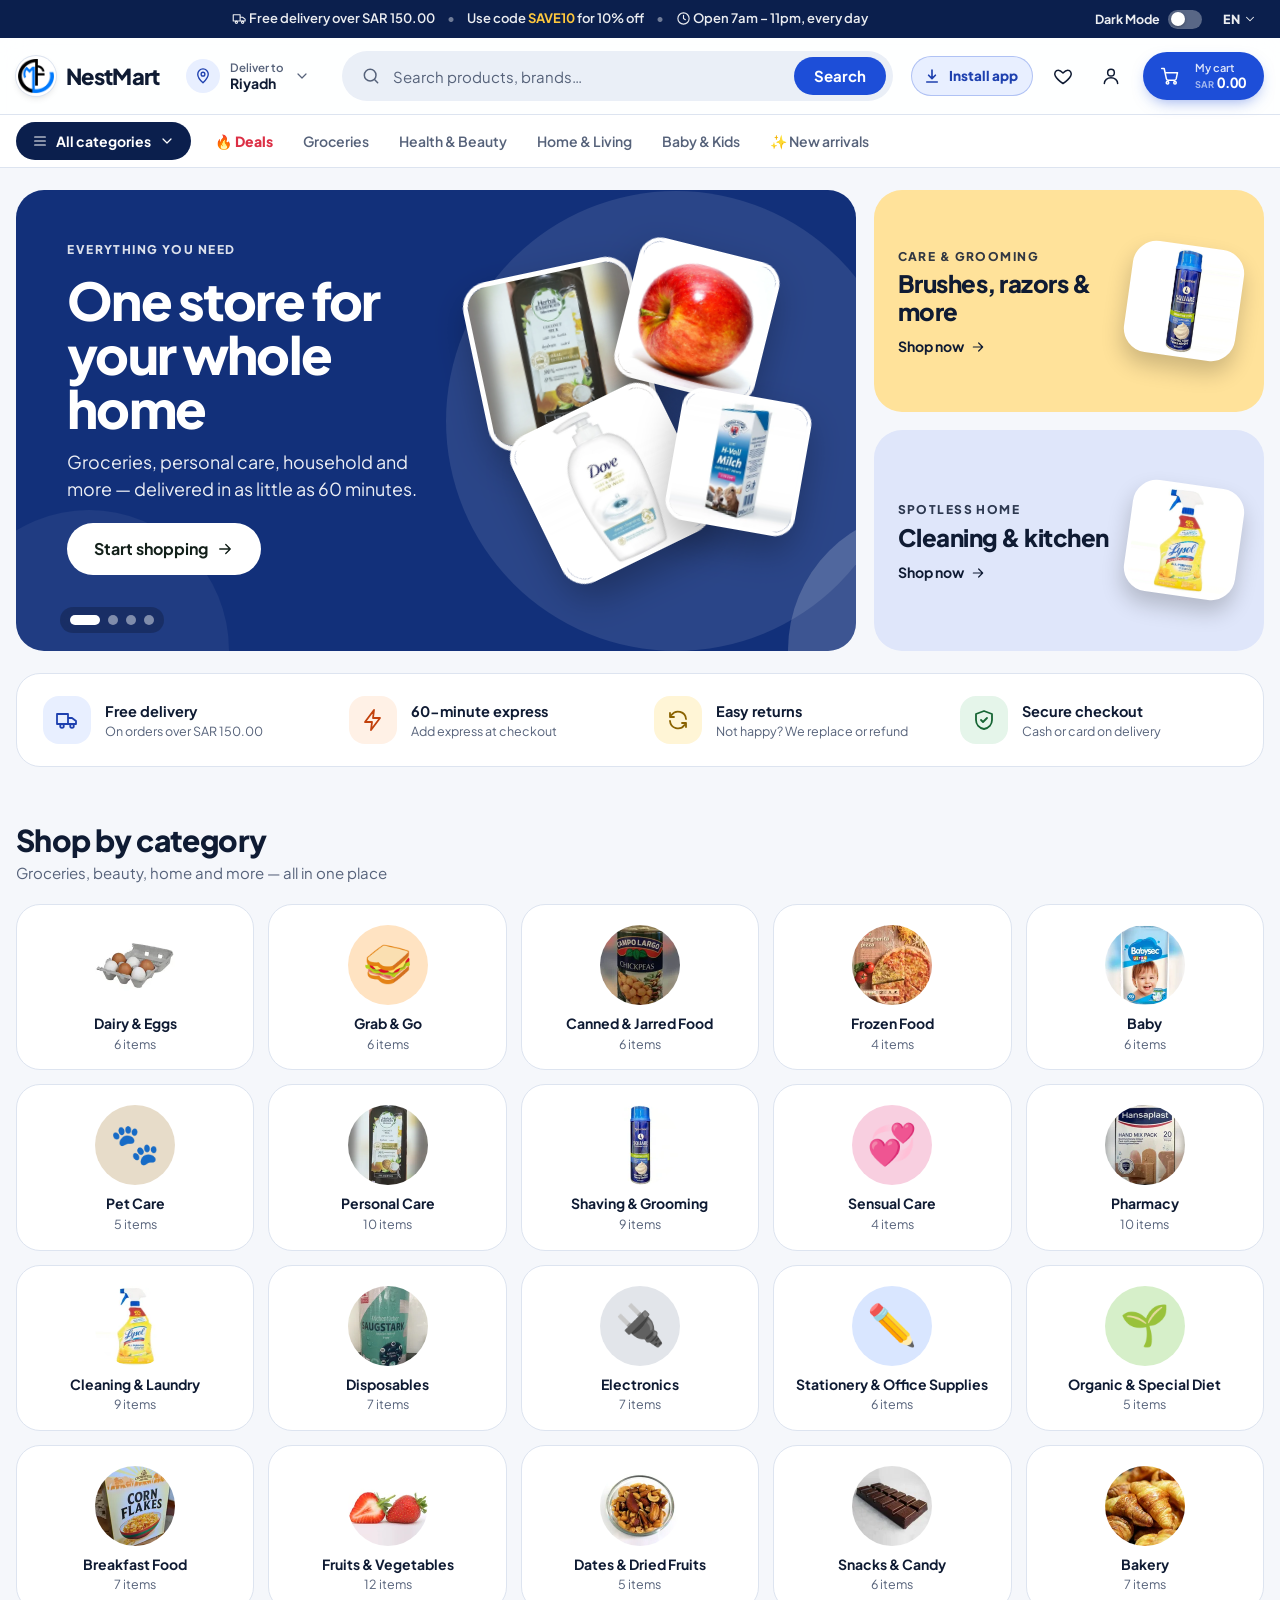
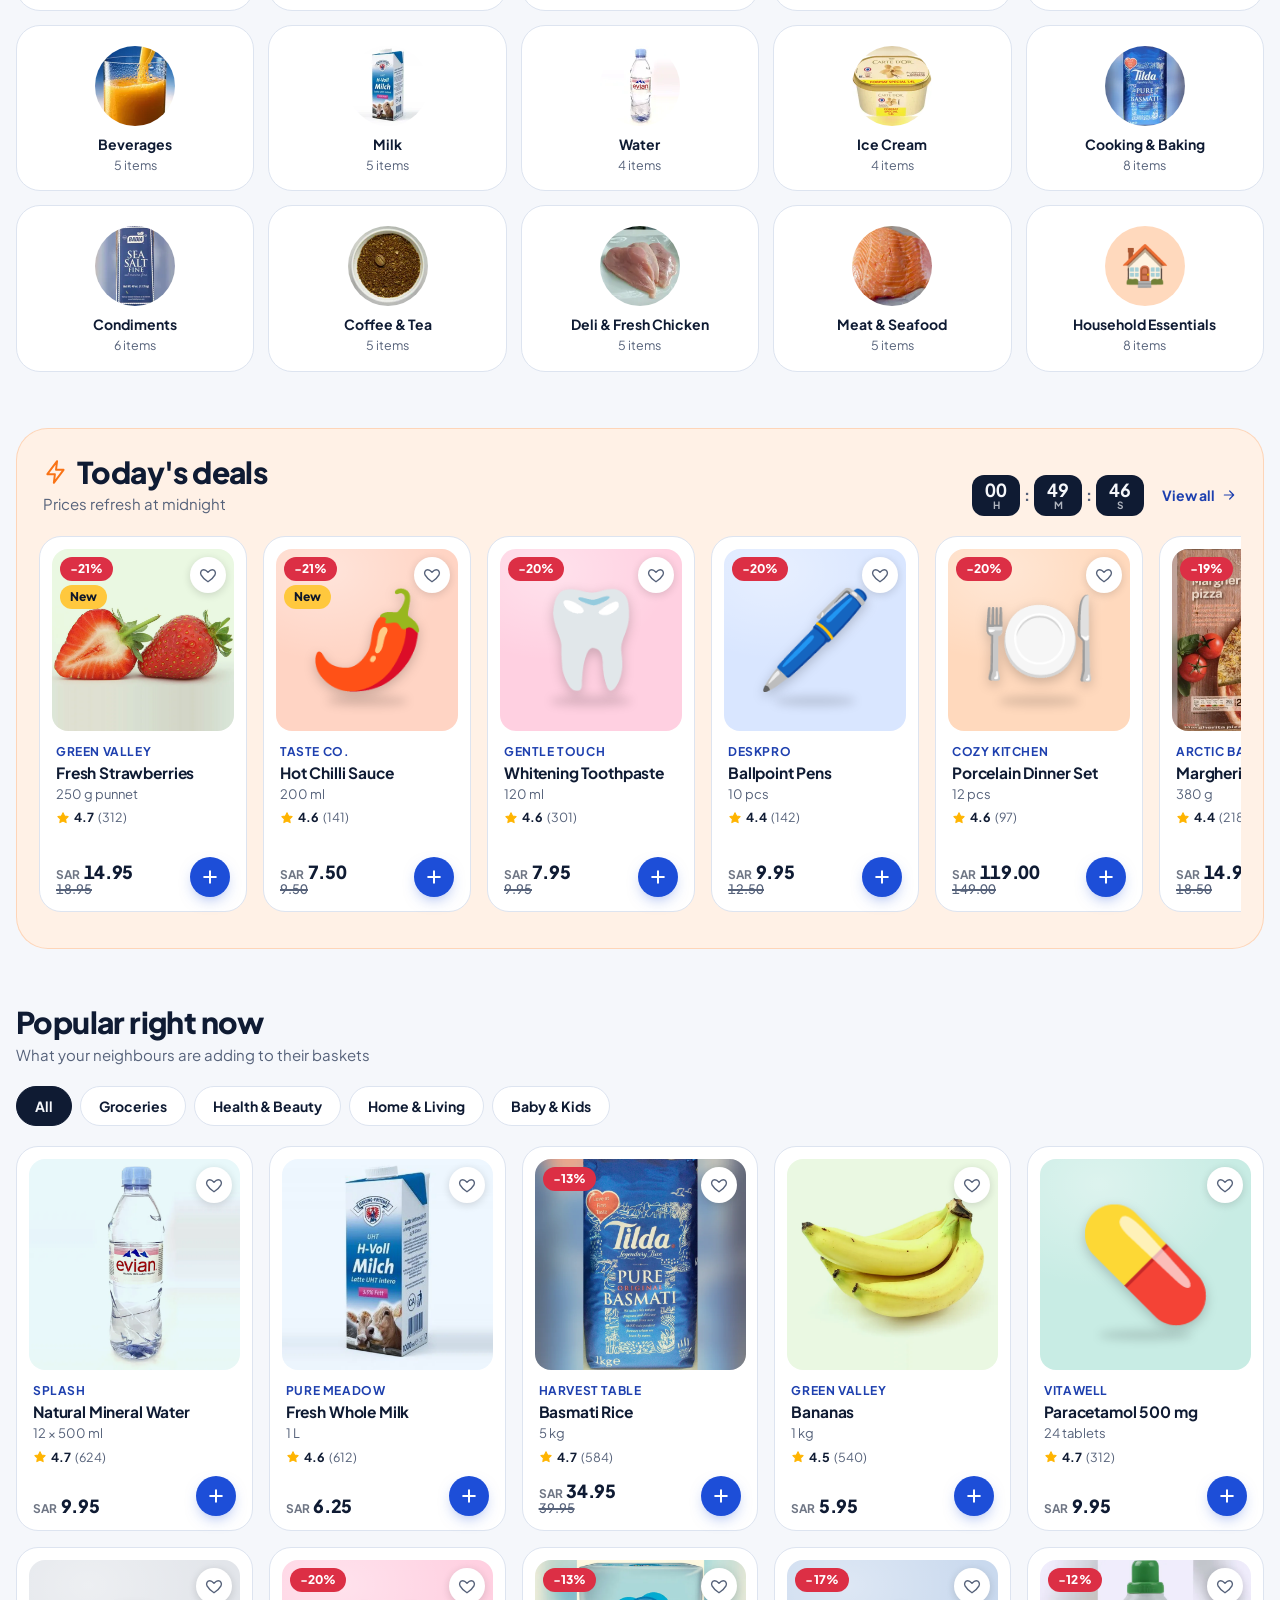
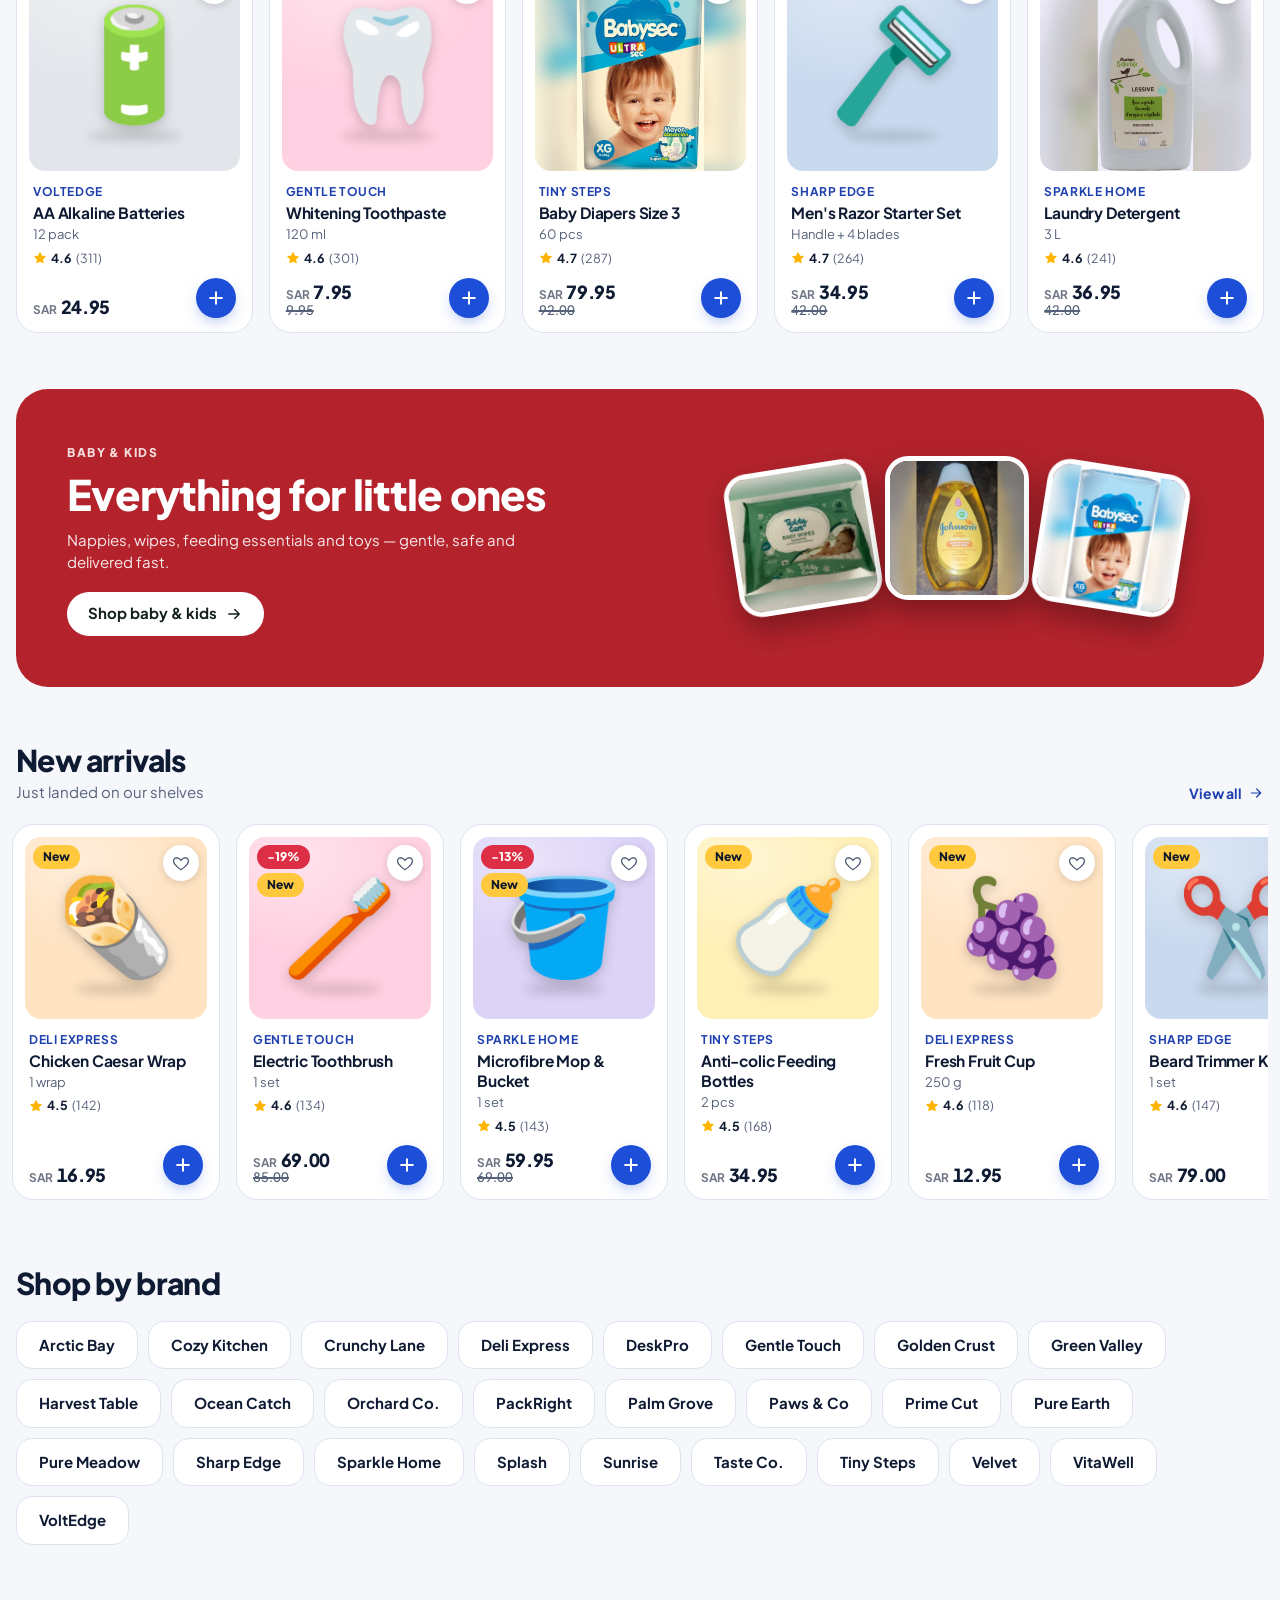
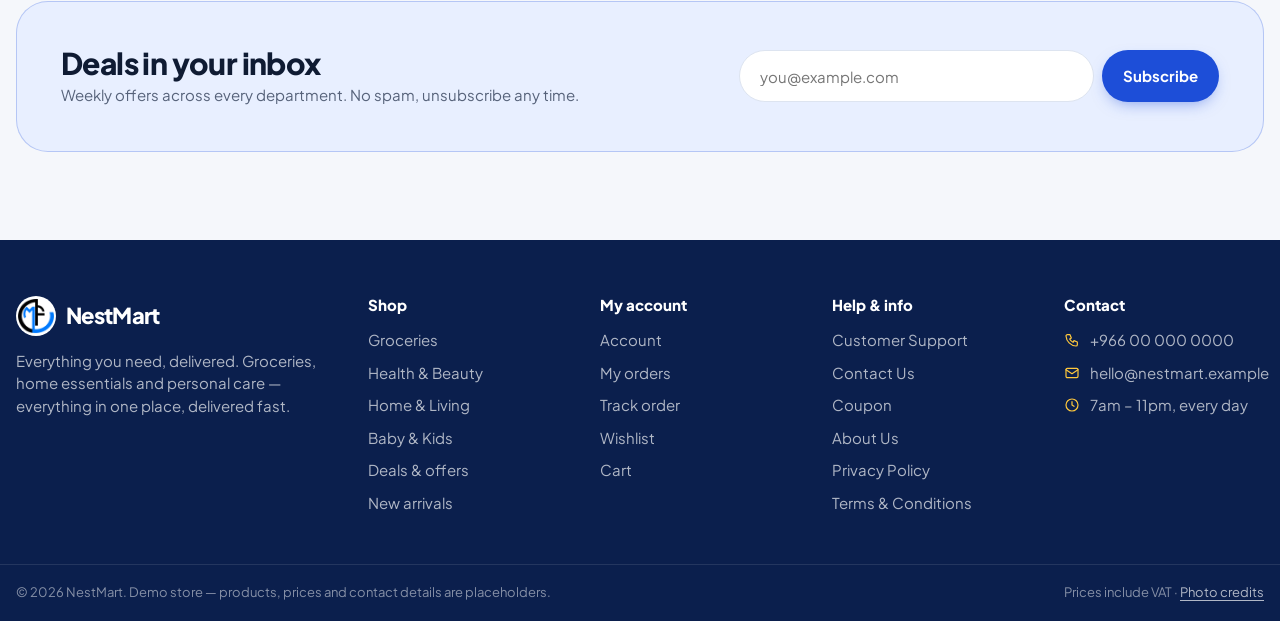
==== commit e9d46f6e: "Add product photos, new logo, 3 languages, 30 categories and account pages - Light theme is the defa" ====
--- a/index.html
+++ b/index.html
@@ -9,7 +9,6 @@
 
   <!-- installable web app (PWA) -->
   <link rel="manifest" href="manifest.json">
-  <link rel="icon" type="image/svg+xml" href="icons/icon.svg">
   <link rel="icon" type="image/png" sizes="32x32" href="icons/favicon-32.png">
   <link rel="apple-touch-icon" href="icons/apple-touch-icon.png">
   <meta name="application-name" content="NestMart">
@@ -20,14 +19,18 @@
   <meta name="format-detection" content="telephone=no">
 
   <script>
-    /* Apply the saved light/dark theme and colour palette before first paint to avoid a flash. */
+    /* Apply the saved light/dark theme and colour palette before first paint to avoid a flash.
+       Light is the default; 'auto' (follow the device) only counts once chosen (themeV 2, see js/store.js). */
     (function () {
       try {
-        var s = JSON.parse(localStorage.getItem('freshnest.v1') || '{}'), t = s.theme || 'auto';
+        var s = JSON.parse(localStorage.getItem('freshnest.v1') || '{}'), t = s.theme || 'light';
+        if (t === 'auto' && s.themeV !== 2) t = 'light';
         var d = t === 'dark' || (t === 'auto' && matchMedia('(prefers-color-scheme: dark)').matches);
         document.documentElement.dataset.theme = d ? 'dark' : 'light';
         if (s.palette && s.palette !== 'ocean') document.documentElement.dataset.palette = s.palette;
-      } catch (e) { /* default light + ocean */ }
+        var l = new URLSearchParams(location.search).get('lang') || s.lang;   // English / Bengali / Arabic (js/i18n.js)
+        if (l === 'bn' || l === 'ar') { document.documentElement.lang = l; document.documentElement.dir = l === 'ar' ? 'rtl' : 'ltr'; }
+      } catch (e) { /* default light + ocean + English */ }
     })();
     /* Catch the browser's install offer early; js/pwa.js uses it for the "Install app" button. */
     window.addEventListener('beforeinstallprompt', function (e) {
@@ -38,7 +41,7 @@
   </script>
   <link rel="preconnect" href="https://fonts.googleapis.com">
   <link rel="preconnect" href="https://fonts.gstatic.com" crossorigin>
-  <link href="https://fonts.googleapis.com/css2?family=Plus+Jakarta+Sans:wght@400;500;600;700;800&display=swap" rel="stylesheet">
+  <link href="https://fonts.googleapis.com/css2?family=Noto+Sans+Arabic:wght@400;500;600;700;800&family=Noto+Sans+Bengali:wght@400;500;600;700;800&family=Plus+Jakarta+Sans:wght@400;500;600;700;800&display=swap" rel="stylesheet">
   <link rel="stylesheet" href="css/styles.css">
 </head>
 <body>
@@ -59,9 +62,13 @@
   <script src="js/config.js"></script>
   <script src="js/data.js"></script>
   <script src="js/store.js"></script>
+  <script src="js/lang.js"></script>
+  <script src="js/lang-data.js"></script>
+  <script src="js/i18n.js"></script>
   <script src="js/ui.js"></script>
   <script src="js/views-shop.js"></script>
   <script src="js/views-cart.js"></script>
+  <script src="js/views-info.js"></script>
   <script src="js/app.js"></script>
   <script src="js/pwa.js"></script>
 </body>
--- a/css/styles.css
+++ b/css/styles.css
@@ -34,7 +34,7 @@
   --shadow-1: 0 1px 2px rgb(15 27 51 / .05), 0 8px 22px rgb(15 27 51 / .06);
   --shadow-2: 0 16px 44px rgb(15 27 51 / .16);
   --shadow-brand: 0 6px 16px -6px color-mix(in srgb, var(--brand) 55%, transparent);
-  --font: 'Plus Jakarta Sans', system-ui, -apple-system, 'Segoe UI', Roboto, 'Helvetica Neue', Arial, sans-serif;
+  --font: 'Plus Jakarta Sans', 'Noto Sans Bengali', 'Noto Sans Arabic', system-ui, -apple-system, 'Segoe UI', Roboto, 'Helvetica Neue', Arial, sans-serif;
   --hdr: 76px;
   --wrap: 1320px;
 }
@@ -409,15 +409,22 @@
 .fine { color: var(--muted); font-size: 12.5px; margin-top: 12px; text-align: center; }
 
 /* ==========================================================================
-   Product art (emoji on tinted tile; swap in real photos via product.img)
+   Product art (real photo; emoji on a tinted tile for any product without one)
    ========================================================================== */
 .art {
   position: relative; aspect-ratio: 1; display: grid; place-items: center; overflow: hidden; container-type: inline-size; border-radius: 16px;
   background: radial-gradient(120% 90% at 28% 12%, rgb(255 255 255 / .38), transparent 55%), color-mix(in srgb, var(--tint) var(--tint-mix), var(--surface));
 }
 :root[data-theme='dark'] .art { background: radial-gradient(120% 90% at 28% 12%, rgb(255 255 255 / .06), transparent 55%), color-mix(in srgb, var(--tint) var(--tint-mix), var(--surface)); }
-.art img { width: 100%; height: 100%; object-fit: cover; }
+.art img { width: 100%; height: 100%; object-fit: cover; transition: transform .5s cubic-bezier(.2, .8, .2, 1); }
 .art::after { content: ''; position: absolute; left: 28%; right: 28%; bottom: 14%; height: 5%; border-radius: 50%; background: rgb(0 0 0 / .14); filter: blur(5px); }
+.art.photo::after { display: none; }
+/* most photos sit on white: multiply lets that white take a soft tint of the category colour, so every tile reads as a card (light theme only) */
+:root:not([data-theme='dark']) .art.photo { background: color-mix(in srgb, var(--tint) 42%, #fff); }
+:root:not([data-theme='dark']) .art.photo img { mix-blend-mode: multiply; }
+/* small photo slots: search results, menus, order lines, category tiles */
+.sg-ico, .mi, .cat-ico, .mini-art, .or-thumbs span, .dept-ico, .sc-photo { overflow: hidden; }
+.sg-ico img, .mi img, .cat-ico img, .mini-art img, .or-thumbs img, .dept-ico img, .sc-photo img { width: 100%; height: 100%; object-fit: cover; display: block; }
 .art .emoji {
   font-size: 52cqw; line-height: 1; z-index: 1; user-select: none;
   font-family: 'Apple Color Emoji', 'Segoe UI Emoji', 'Noto Color Emoji', sans-serif;
@@ -506,6 +513,7 @@
 .mega-col { display: grid; align-content: start; gap: 2px; }
 .mega-head { display: flex; align-items: center; gap: 8px; padding: 8px 10px; margin-bottom: 4px; border-bottom: 1.5px solid var(--line); font-weight: 800; font-size: 14.5px; letter-spacing: -.01em; }
 .mega-head:hover { color: var(--brand-600); }
+.dept-ico { width: 30px; height: 30px; border-radius: 50%; display: grid; place-items: center; flex: none; font-size: 17px; background: var(--surface-2); }
 @media (max-width: 1100px) { .mega { grid-template-columns: repeat(2, minmax(0, 1fr)); } }
 .mega-item { display: flex; align-items: center; gap: 12px; padding: 8px 10px; border-radius: 14px; }
 .mega-item:hover { background: var(--surface-2); }
@@ -560,6 +568,8 @@
 .hero-copy .btn { margin-top: 6px; }
 .hero-art { position: relative; height: 100%; min-height: 240px; }
 .hero-art span { position: absolute; left: var(--x); top: var(--y); font-size: clamp(54px, calc(var(--s) * 1.15vw), 132px); line-height: 1; rotate: var(--r); filter: drop-shadow(0 16px 18px rgb(0 0 0 / .28)); animation: float 5s ease-in-out var(--d) infinite alternate; font-family: 'Apple Color Emoji', 'Segoe UI Emoji', 'Noto Color Emoji', sans-serif; }
+/* the art is product photos: 1em of the span's font-size drives the tile size (emoji fallback still works) */
+.hero-art img { display: block; width: 1.3em; height: 1.3em; object-fit: cover; border-radius: .2em; border: .045em solid #fff; background: #fff; }
 @keyframes float { to { translate: 0 -12px; } }
 .hero-arrow { position: absolute; top: 50%; translate: 0 -50%; z-index: 5; width: 46px; height: 46px; border-radius: 50%; display: grid; place-items: center; background: rgb(255 255 255 / .92); color: #13201a; box-shadow: 0 6px 18px rgb(0 0 0 / .2); opacity: 0; transition: opacity .2s, transform .15s; }
 .hero:hover .hero-arrow, .hero:focus-within .hero-arrow { opacity: 1; }
@@ -580,8 +590,9 @@
 :root[data-theme='dark'] .promo-card.pc2 { background: color-mix(in srgb, var(--brand) 22%, var(--surface)); }
 .promo-card h3 { font-size: 24px; margin: 4px 0 10px; }
 .promo-card .link-more { color: inherit; }
-.promo-emoji { font-size: 76px; line-height: 1; rotate: 10deg; filter: drop-shadow(0 10px 10px rgb(0 0 0 / .2)); transition: transform .3s; font-family: 'Apple Color Emoji', 'Segoe UI Emoji', 'Noto Color Emoji', sans-serif; }
-.promo-card:hover .promo-emoji { transform: scale(1.1) rotate(6deg); }
+.promo-art { flex: none; width: 112px; height: 112px; display: block; border-radius: 24px; overflow: hidden; rotate: 8deg; border: 4px solid #fff; background: #fff; box-shadow: 0 12px 22px rgb(0 0 0 / .2); transition: transform .3s; font-size: 56px; line-height: 104px; text-align: center; font-family: 'Apple Color Emoji', 'Segoe UI Emoji', 'Noto Color Emoji', sans-serif; }
+.promo-art img { width: 100%; height: 100%; object-fit: cover; display: block; }
+.promo-card:hover .promo-art { transform: scale(1.08) rotate(-3deg); }
 
 .trust { display: grid; grid-template-columns: repeat(4, 1fr); gap: 12px; margin-top: 22px; padding: 18px; background: var(--surface); border: 1px solid var(--line); border-radius: 24px; }
 .trust-item { display: flex; align-items: center; gap: 14px; padding: 4px 8px; }
@@ -619,10 +630,12 @@
 .wide-promo { display: grid; grid-template-columns: 1.2fr 1fr; align-items: center; gap: 20px; padding: clamp(26px, 4vw, 52px); border-radius: 32px; color: #fff; overflow: hidden; background: var(--wide); }
 .wide-promo h2 { font-size: clamp(26px, 3.4vw, 42px); margin: 8px 0 10px; }
 .wide-promo p { opacity: .9; max-width: 46ch; margin-bottom: 18px; }
-.wide-art { display: flex; justify-content: center; gap: 4px; font-size: clamp(60px, 9vw, 120px); font-family: 'Apple Color Emoji', 'Segoe UI Emoji', 'Noto Color Emoji', sans-serif; }
-.wide-art span { filter: drop-shadow(0 14px 14px rgb(0 0 0 / .3)); transition: transform .35s; }
-.wide-art span:nth-child(1) { rotate: -10deg; }
-.wide-art span:nth-child(3) { rotate: 10deg; }
+.wide-art { display: flex; justify-content: center; align-items: center; gap: 10px; font-size: clamp(60px, 9vw, 120px); font-family: 'Apple Color Emoji', 'Segoe UI Emoji', 'Noto Color Emoji', sans-serif; }
+.wide-art span { display: block; width: 1.25em; height: 1.25em; overflow: hidden; border-radius: .2em; border: .045em solid #fff; background: #fff; line-height: 1.15; text-align: center; filter: drop-shadow(0 14px 14px rgb(0 0 0 / .3)); transition: transform .35s; }
+.wide-art img { width: 100%; height: 100%; object-fit: cover; display: block; }
+.wide-art span:nth-child(1) { rotate: -9deg; }
+.wide-art span:nth-child(2) { translate: 0 -10px; }
+.wide-art span:nth-child(3) { rotate: 9deg; }
 .wide-promo:hover .wide-art span { transform: translateY(-8px); }
 
 .brand-row { display: flex; flex-wrap: wrap; gap: 10px; }
@@ -647,6 +660,7 @@
 .pcard { position: relative; display: flex; flex-direction: column; gap: 10px; padding: 12px; background: var(--surface); border: 1px solid var(--line); border-radius: 22px; transition: transform .25s cubic-bezier(.2, .8, .2, 1), box-shadow .25s, border-color .25s; }
 .pcard:hover { transform: translateY(-4px); box-shadow: var(--shadow-2); border-color: transparent; }
 .pcard:hover .art .emoji { transform: scale(1.1) rotate(-4deg); }
+.pcard:hover .art img { transform: scale(1.06); }
 .p-media { position: relative; }
 .p-media .art { border-radius: 16px; }
 .p-badges { position: absolute; left: 8px; top: 8px; z-index: 2; display: flex; flex-direction: column; align-items: flex-start; gap: 4px; }
@@ -766,6 +780,7 @@
    ========================================================================== */
 .pdp { display: grid; grid-template-columns: minmax(0, 1fr) minmax(0, 1fr); gap: clamp(24px, 4vw, 56px); margin-top: 22px; align-items: start; }
 .gallery { display: grid; grid-template-columns: 92px minmax(0, 1fr); gap: 14px; position: sticky; top: calc(var(--hdr) + 80px); }
+.gallery.single { grid-template-columns: minmax(0, 1fr); }
 .thumbs { display: grid; gap: 10px; align-content: start; }
 .thumb { border-radius: 16px; overflow: hidden; border: 2.5px solid transparent; transition: border-color .15s, transform .15s; }
 .thumb .art { border-radius: 12px; }
@@ -773,6 +788,7 @@
 .thumb.on { border-color: var(--brand); }
 .main-art .art { border-radius: 32px; cursor: zoom-in; }
 .main-art .art:hover .emoji { transform: scale(1.1) rotate(-3deg); }
+.main-art .art:hover img { transform: scale(1.06); }
 .main-art .art[data-v='2']:hover .emoji { transform: translate(10%, 10%) scale(1.06); }
 .pdp-info { display: grid; grid-template-columns: minmax(0, 1fr); gap: 14px; justify-items: start; min-width: 0; }
 .pdp-info h1 { font-size: clamp(28px, 3.4vw, 42px); letter-spacing: -.03em; }
@@ -1010,9 +1026,9 @@
 .or-top small { color: var(--muted); }
 .or-bot > div { display: flex; gap: 8px; }
 .or-bot b { font-size: 20px; }
-.or-emojis { display: flex; gap: 6px; flex-wrap: wrap; }
-.or-emojis span { width: 44px; height: 44px; border-radius: 12px; background: var(--surface-2); display: grid; place-items: center; font-size: 24px; font-family: 'Apple Color Emoji', 'Segoe UI Emoji', 'Noto Color Emoji', sans-serif; }
-.or-emojis .more { font-size: 13px; font-weight: 800; color: var(--muted); font-family: var(--font); }
+.or-thumbs { display: flex; gap: 6px; flex-wrap: wrap; }
+.or-thumbs span { width: 44px; height: 44px; border-radius: 12px; background: var(--surface-2); display: grid; place-items: center; font-size: 24px; font-family: 'Apple Color Emoji', 'Segoe UI Emoji', 'Noto Color Emoji', sans-serif; }
+.or-thumbs .more { font-size: 13px; font-weight: 800; color: var(--muted); font-family: var(--font); }
 .status { padding: 5px 14px; border-radius: 999px; font-size: 13px; font-weight: 800; background: var(--accent-50); color: var(--badge-bg); }
 :root[data-theme='dark'] .status { color: var(--accent); }
 .status.s3 { background: var(--good-50); color: var(--good); }
@@ -1057,6 +1073,7 @@
 .sheet-cat { display: grid; justify-items: center; gap: 6px; padding: 14px 6px; border-radius: 18px; background: color-mix(in srgb, var(--tint) var(--tint-mix), var(--surface)); text-align: center; font-size: 12.5px; line-height: 1.25; transition: transform .15s; }
 .sheet-cat:active { transform: scale(.96); }
 .sheet-cat span { font-size: 30px; font-family: 'Apple Color Emoji', 'Segoe UI Emoji', 'Noto Color Emoji', sans-serif; }
+.sheet-cat .sc-photo { width: 58px; height: 58px; border-radius: 50%; display: grid; place-items: center; font-size: 30px; }
 .sheet-cat b { color: var(--text); }
 :root[data-theme='dark'] .sheet-cat { color: var(--text); }
 
@@ -1082,6 +1099,7 @@
 .contact li { display: flex; align-items: center; gap: 10px; color: rgb(255 255 255 / .68); }
 .contact .ico { width: 16px; height: 16px; color: var(--sun); }
 .foot-bar { border-top: 1px solid rgb(255 255 255 / .1); }
+.foot-bar a { text-decoration: underline; text-underline-offset: 3px; }
 .foot-bar .container { display: flex; justify-content: space-between; gap: 12px; flex-wrap: wrap; padding-block: 18px; font-size: 13px; color: rgb(255 255 255 / .5); }
 
 .bottom-nav { display: none; }
@@ -1174,7 +1192,7 @@
   .promo-side { grid-template-columns: 1fr; }
   .promo-card { padding: 18px 20px; border-radius: 24px; }
   .promo-card h3 { font-size: 20px; }
-  .promo-emoji { font-size: 56px; }
+  .promo-art { width: 84px; height: 84px; border-radius: 20px; line-height: 76px; font-size: 44px; }
   .trust { grid-template-columns: 1fr 1fr; padding: 12px; gap: 6px; }
   .trust-item { flex-direction: column; text-align: center; gap: 8px; padding: 8px 4px; }
   .section { margin-top: 40px; }
@@ -1265,7 +1283,7 @@
   .hero-copy p { display: none; }
   .hero-copy .btn { height: 36px; padding: 0 14px; font-size: 13px; margin-top: 4px; }
   .hero-art { order: 0; height: 120px; min-height: 120px; }
-  .hero-art span { font-size: 40px; animation: none; }
+  .hero-art span { font-size: 42px; animation: none; }
   .hero-art span:nth-child(1) { left: 0; top: 2px; }
   .hero-art span:nth-child(2) { left: 46%; top: 12px; }
   .hero-art span:nth-child(3) { left: 6%; top: 58px; }
@@ -1280,7 +1298,7 @@
   .promo-card .eyebrow { font-size: 9.5px; }
   .promo-card .link-more { font-size: 12px; gap: 4px; }
   .promo-card .link-more .ico { width: 13px; height: 13px; }
-  .promo-emoji { font-size: 36px; }
+  .promo-art { width: 54px; height: 54px; border-radius: 13px; border-width: 3px; line-height: 48px; font-size: 28px; }
 
   .trust { grid-template-columns: repeat(4, 1fr); margin-top: 10px; padding: 8px 4px; gap: 0; border-radius: 16px; }
   .trust-item { flex-direction: column; text-align: center; gap: 5px; padding: 2px 3px; }
@@ -1316,7 +1334,7 @@
   .wide-promo h2 { font-size: 20px; margin: 4px 0 6px; }
   .wide-promo p { font-size: 13px; margin-bottom: 12px; }
   .wide-promo .btn { height: 36px; padding: 0 14px; font-size: 13px; }
-  .wide-art { font-size: 44px; }
+  .wide-art { font-size: 52px; gap: 8px; }
   .brand-row { gap: 6px; }
   .brand-chip { padding: 7px 13px; border-radius: 11px; font-size: 12.5px; }
   .newsletter { padding: 16px 14px; border-radius: 20px; gap: 12px; }
@@ -1609,3 +1627,217 @@
 .sheet-dept h3 { display: flex; align-items: center; justify-content: space-between; font-size: 13px; letter-spacing: .05em; text-transform: uppercase; color: var(--muted); }
 .sheet-dept h3 a { color: var(--brand-600); text-transform: none; letter-spacing: 0; font-size: 13px; font-weight: 700; }
 .modal-body > .sheet-cats { margin-bottom: 0; }
+
+/* ==========================================================================
+   Logo, top strip (Dark Mode switch + language menu), account tiles, info pages
+   ========================================================================== */
+.logo-mark { background: #fff; border-radius: 50%; padding: 2px; overflow: hidden; box-shadow: 0 0 0 1px var(--line), 0 3px 8px -3px rgb(0 0 0 / .2); }
+.logo-mark img { width: 100%; height: 100%; object-fit: contain; display: block; }
+.foot-brand .logo-mark { box-shadow: none; }
+
+.announce .container { justify-content: space-between; text-align: start; flex-wrap: nowrap; }
+.ann-msgs { display: flex; align-items: center; justify-content: center; gap: 12px; flex-wrap: wrap; flex: 1; min-width: 0; }
+.top-ctl { display: flex; align-items: center; gap: 14px; flex: none; }
+.dm { display: inline-flex; align-items: center; gap: 8px; color: inherit; font-weight: 700; font-size: 12.5px; white-space: nowrap; }
+.dm .sw { width: 34px; height: 19px; background: rgb(255 255 255 / .32); }
+.dm .sw::after { top: 2.5px; left: 2.5px; width: 14px; height: 14px; }
+.dm[aria-checked='true'] .sw { background: var(--sun); }
+.dm[aria-checked='true'] .sw::after { translate: 15px 0; }
+.dm:focus-visible, .lang-btn:focus-visible { outline: 2px solid var(--sun); outline-offset: 3px; }
+.lang { position: relative; }
+.lang-btn { display: inline-flex; align-items: center; gap: 3px; height: 26px; padding: 0 7px; border-radius: 8px; color: inherit; font-weight: 800; font-size: 12.5px; letter-spacing: .04em; }
+.lang-btn:hover { background: rgb(255 255 255 / .14); }
+.lang-btn .ico { width: 14px; height: 14px; transition: transform .2s; }
+.lang-btn[aria-expanded='true'] .ico { transform: rotate(180deg); }
+.lang-menu { position: absolute; top: calc(100% + 8px); inset-inline-end: 0; z-index: 90; min-width: 176px; padding: 6px; background: var(--surface); color: var(--text); border: 1px solid var(--line); border-radius: 16px; box-shadow: var(--shadow-2); animation: pop .16s ease backwards; text-align: start; }
+.lang-menu button { display: flex; align-items: center; gap: 12px; width: 100%; padding: 9px 12px; border-radius: 10px; font-weight: 600; font-size: 14.5px; text-align: start; }
+.lang-menu button:hover, .lang-menu button:focus-visible { background: var(--surface-2); outline: none; }
+.lang-menu button[aria-selected='true'] { background: var(--brand-50); color: var(--brand-600); font-weight: 800; }
+.flag { display: inline-grid; flex: none; }
+.flag svg { width: 24px; height: 16px; border-radius: 3px; box-shadow: 0 0 0 1px rgb(0 0 0 / .14); }
+
+.acct-hero { margin-top: 22px; border-radius: 28px; background: var(--surface); border: 1px solid var(--line); box-shadow: var(--shadow-1); }
+.ah-banner { height: 96px; border-radius: 27px 27px 0 0; background: linear-gradient(120deg, var(--hero1), var(--hero4)); }
+.ah-body { display: flex; align-items: flex-end; gap: 18px; padding: 0 24px 22px; margin-top: -42px; }
+.ah-body .avatar.big { width: 88px; height: 88px; font-size: 34px; border: 5px solid var(--surface); box-shadow: var(--shadow-1); }
+.ah-body .avatar .ico { width: 36px; height: 36px; }
+.ah-body > div { align-self: stretch; padding-top: 48px; min-width: 0; }
+.ah-body h1 { font-size: 24px; }
+.ah-body p { color: var(--muted); font-size: 14px; }
+.acct-tiles { display: grid; grid-template-columns: repeat(4, minmax(0, 1fr)); gap: 14px; margin-top: 16px; }
+.acct-tile { display: grid; justify-items: center; align-content: center; gap: 12px; min-height: 124px; padding: 18px 10px; border-radius: 22px; background: var(--surface); border: 1px solid var(--line); font-weight: 700; font-size: 14px; line-height: 1.3; text-align: center; transition: transform .2s, border-color .2s, box-shadow .2s; }
+.acct-tile:hover { transform: translateY(-3px); border-color: var(--brand); box-shadow: var(--shadow-2); }
+.at-ico { width: 50px; height: 50px; border-radius: 16px; display: grid; place-items: center; background: var(--brand-50); color: var(--brand-600); }
+.at-ico .ico { width: 25px; height: 25px; }
+
+.lead { color: var(--muted); max-width: 64ch; margin: -8px 0 18px; font-size: 15.5px; }
+.form-card { display: grid; gap: 16px; }
+.form-card h2 { margin: 0; }
+.form-actions { display: flex; flex-wrap: wrap; gap: 10px; }
+.inline { display: flex; gap: 8px; }
+.inline input { flex: 1; min-width: 0; min-height: 48px; padding: 11px 14px; border-radius: 14px; border: 1.5px solid var(--line); background: var(--surface); }
+.inline input:focus { outline: none; border-color: var(--brand); box-shadow: 0 0 0 4px var(--brand-50); }
+.inline input[aria-invalid='true'] { border-color: var(--danger); }
+.track-form { margin-bottom: 14px; }
+.mini-orders { display: grid; }
+.mini-orders li { display: flex; align-items: center; justify-content: space-between; gap: 10px; padding: 10px 0; border-bottom: 1px dashed var(--line); }
+.mini-orders li:last-child { border-bottom: 0; }
+.mini-orders a { display: grid; }
+.mini-orders a:hover b { color: var(--brand-600); }
+.mini-orders small { color: var(--muted); }
+.avatar-row { display: flex; align-items: center; gap: 16px; }
+.avatar-row div { display: grid; }
+.avatar-row small { color: var(--muted); }
+.addr-card p { color: var(--muted); margin-bottom: 8px; }
+.addr-card b { color: var(--text); }
+.help-cards { display: grid; grid-template-columns: repeat(auto-fit, minmax(190px, 1fr)); gap: 14px; margin-bottom: 14px; }
+.help-card { display: grid; gap: 4px; justify-items: start; text-align: start; align-content: start; transition: transform .2s, border-color .2s; }
+a.help-card:hover, button.help-card:hover { transform: translateY(-3px); border-color: var(--brand); }
+.help-card .ico { width: 28px; height: 28px; color: var(--brand-600); margin-bottom: 6px; }
+.help-card small { color: var(--muted); overflow-wrap: anywhere; }
+.faq details { border-bottom: 1px solid var(--line); }
+.faq details:last-child { border-bottom: 0; }
+.faq summary { cursor: pointer; list-style: none; padding: 14px 0; font-weight: 700; display: flex; align-items: center; justify-content: space-between; gap: 12px; }
+.faq summary::-webkit-details-marker { display: none; }
+.faq summary::after { content: ''; width: 9px; height: 9px; border-right: 2.5px solid var(--muted); border-bottom: 2.5px solid var(--muted); rotate: 45deg; transition: rotate .2s; flex: none; margin-inline-end: 4px; }
+.faq details[open] summary::after { rotate: -135deg; }
+.faq p { color: var(--muted); padding: 0 0 16px; max-width: 70ch; }
+.coupons { display: grid; gap: 12px; }
+.coupon { display: flex; align-items: center; justify-content: space-between; gap: 14px; flex-wrap: wrap; padding: 16px 18px; background: var(--surface); border: 1.5px dashed color-mix(in srgb, var(--brand) 45%, var(--line)); border-radius: 20px; }
+.coupon.on { background: var(--brand-50); border-style: solid; border-color: var(--brand); }
+.cp-main { display: flex; align-items: center; gap: 14px; min-width: 0; }
+.cp-main > div { display: grid; gap: 2px; }
+.cp-ico { width: 46px; height: 46px; border-radius: 14px; background: var(--accent-50); color: var(--badge-bg); display: grid; place-items: center; flex: none; }
+.cp-code { font-size: 20px; letter-spacing: .06em; }
+.cp-label { font-weight: 600; }
+.coupon small { color: var(--muted); }
+.cp-actions { display: flex; gap: 8px; }
+.notes { display: grid; gap: 10px; }
+.note, .note > a { display: flex; align-items: flex-start; gap: 14px; }
+.note { padding: 16px 18px; background: var(--surface); border: 1px solid var(--line); border-radius: 20px; }
+.note > a { flex: 1; min-width: 0; }
+.note.unread { background: var(--brand-50); border-color: color-mix(in srgb, var(--brand) 35%, var(--line)); }
+.nt-ico { width: 42px; height: 42px; border-radius: 14px; background: var(--brand-50); color: var(--brand-600); display: grid; place-items: center; flex: none; }
+.note.unread .nt-ico { background: var(--surface); }
+.note p { color: var(--muted); margin: 2px 0; font-size: 14px; }
+.note small { color: var(--muted); }
+.pill.sm { padding: 1px 8px; font-size: 11px; background: var(--sun); color: var(--ink); margin-inline-start: 6px; vertical-align: 2px; }
+.doc section + section { margin-top: 22px; }
+.doc h2 { font-size: 18px; margin-bottom: 8px; }
+.doc p { color: var(--muted); margin: 0 0 8px; max-width: 75ch; }
+.doc .fine { text-align: start; margin-top: 22px; }
+.about-grid { display: grid; grid-template-columns: repeat(2, minmax(0, 1fr)); gap: 14px; margin-top: 14px; }
+.about-item { display: grid; gap: 6px; justify-items: start; }
+.about-item small { color: var(--muted); font-size: 13.5px; }
+.about-item .trust-ico { margin-bottom: 4px; }
+.foot-grid { grid-template-columns: 1.6fr repeat(4, 1fr); gap: 32px; }
+
+/* ---- Bengali / Arabic: no letter-spacing or forced caps (they break joined scripts) ---- */
+[data-lang='ar'] *, [data-lang='bn'] * { letter-spacing: 0 !important; text-transform: none !important; }
+[data-lang='ar'] body, [data-lang='bn'] body { line-height: 1.65; }
+[data-lang='ar'] h1, [data-lang='ar'] h2, [data-lang='ar'] h3, [data-lang='bn'] h1, [data-lang='bn'] h2, [data-lang='bn'] h3 { line-height: 1.35; }
+
+/* ---- direction-aware icons ---- */
+[dir='rtl'] .ico.flip { transform: scaleX(-1); }
+[dir='rtl'] .link-more:hover .ico.flip { transform: scaleX(-1) translateX(3px); }
+
+/* ---- right-to-left (Arabic) ---- */
+[dir='rtl'] .skip { left: auto; right: 12px; }
+[dir='rtl'] .count { right: auto; left: 0; }
+[dir='rtl'] .cart-ico .count { right: auto; left: -8px; }
+[dir='rtl'] .acct.signed::after { right: auto; left: 9px; }
+[dir='rtl'] .loc-btn { padding: 0 8px 0 14px; text-align: right; }
+[dir='rtl'] .hdr-actions { margin-left: 0; margin-right: auto; }
+[dir='rtl'] .cart-btn { padding: 0 12px 0 18px; margin-left: 0; margin-right: 6px; }
+[dir='rtl'] .cart-total { text-align: right; }
+[dir='rtl'] .search form { padding: 0 18px 0 6px; }
+[dir='rtl'] .nav-scroll { padding-right: 0; padding-left: 36px; -webkit-mask-image: linear-gradient(270deg, #000 calc(100% - 48px), transparent); mask-image: linear-gradient(270deg, #000 calc(100% - 48px), transparent); }
+[dir='rtl'] .mega { left: auto; right: 0; }
+[dir='rtl'] .hero-slide::before { right: auto; left: -6%; }
+[dir='rtl'] .hero-slide::after { left: auto; right: -8%; }
+[dir='rtl'] .hero-art span { left: auto; right: var(--x); }
+[dir='rtl'] .hero-arrow.prev { left: auto; right: 14px; }
+[dir='rtl'] .hero-arrow.next { right: auto; left: 14px; }
+[dir='rtl'] .hero-dots { left: auto; right: clamp(20px, 3.4vw, 50px); }
+[dir='rtl'] .p-badges { left: auto; right: 8px; }
+[dir='rtl'] .wish-btn { right: auto; left: 8px; }
+[dir='rtl'] .cur { margin-right: 0; margin-left: 1px; }
+[dir='rtl'] .pgrid.list .prices { text-align: left; }
+[dir='rtl'] .filters-head h2 { margin-right: 0; margin-left: auto; }
+[dir='rtl'] .fgroup legend { float: right; }
+[dir='rtl'] .sw::after { left: auto; right: 3px; }
+[dir='rtl'] .switch input:checked + .sw::after { translate: -18px 0; }
+[dir='rtl'] .dm .sw::after { left: auto; right: 2.5px; }
+[dir='rtl'] .dm[aria-checked='true'] .sw::after { translate: -15px 0; }
+[dir='rtl'] .chip.rm { padding-right: 14px; padding-left: 10px; }
+[dir='rtl'] .sort { margin-left: 0; margin-right: auto; }
+[dir='rtl'] .sort select { padding: 0 14px 0 36px; background-position: left 12px center; }
+[dir='rtl'] .ticks li { padding-left: 0; padding-right: 30px; }
+[dir='rtl'] .ticks li::before { left: auto; right: 0; }
+[dir='rtl'] .spec th, [dir='rtl'] .spec td { text-align: right; }
+[dir='rtl'] .rev-score { padding-right: 0; padding-left: 8px; }
+[dir='rtl'] .rev-bars small { text-align: left; }
+[dir='rtl'] .opt-card > span { padding: 16px 52px 16px 18px; }
+[dir='rtl'] .opt-card > span::before { left: auto; right: 18px; }
+[dir='rtl'] .tracker li::before { left: auto; right: -50%; }
+[dir='rtl'] .modal-x { right: auto; left: 12px; }
+[dir='rtl'] .modal-body h2 { padding-right: 0; padding-left: 32px; }
+[dir='rtl'] .area-opt, [dir='rtl'] .notice, [dir='rtl'] .install-steps { text-align: right; }
+[dir='rtl'] .to-top { right: auto; left: 20px; }
+[dir='rtl'] .install-btn { margin-right: 0; margin-left: 4px; }
+[dir='rtl'] .install-btn.ready::after { right: auto; left: -2px; }
+@media (min-width: 821px) {
+  [dir='rtl'] .drawer-panel { right: auto; left: 0; transform: translateX(-104%); border-radius: 0 28px 28px 0; }
+  [dir='rtl'] .drawer.open .drawer-panel { transform: none; }
+}
+@media (max-width: 820px) {
+  [dir='rtl'] .logo { margin-right: 0; margin-left: auto; }
+  [dir='rtl'] .hdr-actions { margin-right: 0; }
+  [dir='rtl'] .to-top { right: auto; left: 14px; }
+  [dir='rtl'] .tracker li::before { right: 17px; left: auto; }
+  [dir='rtl'] .bn-cart .count { right: auto; left: -9px; }
+}
+
+@media (max-width: 1180px) { .foot-grid { grid-template-columns: repeat(2, minmax(0, 1fr)); } }
+@media (max-width: 820px) {
+  .acct-tiles { grid-template-columns: repeat(3, minmax(0, 1fr)); }
+  .about-grid { grid-template-columns: minmax(0, 1fr); }
+}
+@media (max-width: 560px) {
+  .announce .container > .ann-msgs { justify-content: flex-start; flex-wrap: nowrap; }
+  .announce .container .ann-msgs > span:nth-child(n + 2) { display: none; }
+  .ann-msgs > span:first-child { overflow: hidden; text-overflow: ellipsis; white-space: nowrap; min-width: 0; }
+  .top-ctl { gap: 8px; }
+  .dm { font-size: 11px; gap: 6px; }
+  .dm .sw { width: 28px; height: 16px; }
+  .dm .sw::after { width: 12px; height: 12px; top: 2px; left: 2px; }
+  .dm[aria-checked='true'] .sw::after { translate: 12px 0; }
+  .lang-btn { font-size: 11.5px; padding: 0 4px; }
+  .acct-hero { margin-top: 10px; border-radius: 20px; }
+  .ah-banner { height: 72px; border-radius: 19px 19px 0 0; }
+  .ah-body { padding: 0 14px 16px; margin-top: -34px; gap: 12px; }
+  .ah-body .avatar.big { width: 68px; height: 68px; font-size: 28px; border-width: 4px; }
+  .ah-body > div { padding-top: 40px; }
+  .ah-body h1 { font-size: 19px; }
+  .ah-body p { font-size: 12.5px; }
+  .acct-tiles { grid-template-columns: repeat(3, minmax(0, 1fr)); gap: 8px; margin-top: 10px; }
+  .acct-tile { min-height: 96px; padding: 12px 6px; gap: 8px; border-radius: 16px; font-size: 12px; }
+  .at-ico { width: 40px; height: 40px; border-radius: 13px; }
+  .at-ico .ico { width: 21px; height: 21px; }
+  .lead { font-size: 14px; margin: -4px 0 12px; }
+  .help-cards { grid-template-columns: minmax(0, 1fr); gap: 8px; }
+  .coupon { padding: 12px 14px; border-radius: 16px; }
+  .cp-actions { width: 100%; }
+  .cp-actions .btn { flex: 1; }
+  .note { padding: 12px 14px; border-radius: 16px; }
+  .form-actions .btn { flex: 1; }
+  [dir='rtl'] .hero-art span:nth-child(1) { left: auto; right: 0; }
+  [dir='rtl'] .hero-art span:nth-child(2) { left: auto; right: 46%; }
+  [dir='rtl'] .hero-art span:nth-child(3) { left: auto; right: 6%; }
+  [dir='rtl'] .hero-art span:nth-child(4) { left: auto; right: 50%; }
+  [dir='rtl'] .hero-dots { left: auto; right: 14px; }
+  [dir='rtl'] .p-badges { left: auto; right: 5px; }
+  [dir='rtl'] .wish-btn { left: 5px; right: auto; }
+  [dir='rtl'] .to-top { right: auto; left: 12px; }
+  [dir='rtl'] .bn-cart .count { right: auto; left: -8px; }
+}
